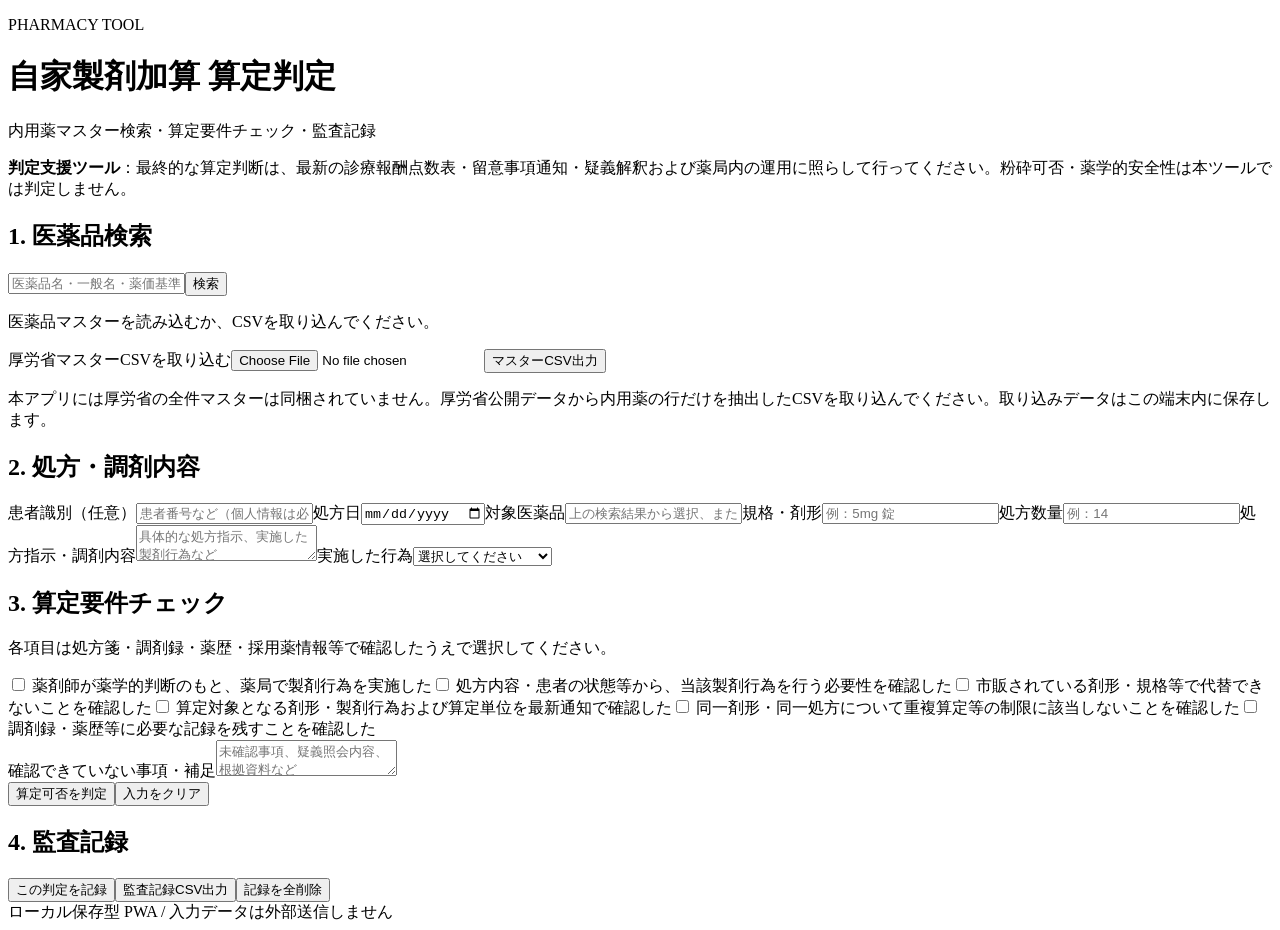
==== jikaseizai-hantei/index.html @ 2a8eb246 "Add self-prepared formulation fee eligibility PWA" ====
<!doctype html><html lang="ja"><head><meta charset="utf-8"><meta name="viewport" content="width=device-width,initial-scale=1"><meta name="theme-color" content="#175c50"><link rel="manifest" href="./manifest.json"><title>自家製剤加算 算定判定</title><link rel="stylesheet" href="./style.css"></head><body><header><div class="wrap"><p class="eyebrow">PHARMACY TOOL</p><h1>自家製剤加算 算定判定</h1><p>内用薬マスター検索・算定要件チェック・監査記録</p></div></header><main class="wrap"><div class="notice"><strong>判定支援ツール</strong>：最終的な算定判断は、最新の診療報酬点数表・留意事項通知・疑義解釈および薬局内の運用に照らして行ってください。粉砕可否・薬学的安全性は本ツールでは判定しません。</div><section class="panel"><h2>1. 医薬品検索</h2><div class="searchrow"><input id="drugQuery" placeholder="医薬品名・一般名・薬価基準収載コードで検索"><button id="searchBtn">検索</button></div><div id="searchResults" class="results"><p class="muted">医薬品マスターを読み込むか、CSVを取り込んでください。</p></div><div class="actions"><label class="filebtn">厚労省マスターCSVを取り込む<input id="masterFile" type="file" accept=".csv,.txt"></label><button class="secondary" id="exportMaster">マスターCSV出力</button></div><p class="small">本アプリには厚労省の全件マスターは同梱されていません。厚労省公開データから内用薬の行だけを抽出したCSVを取り込んでください。取り込みデータはこの端末内に保存します。</p></section><section class="panel"><h2>2. 処方・調剤内容</h2><div class="grid"><label>患者識別（任意）<input id="patient" placeholder="患者番号など（個人情報は必要最小限）"></label><label>処方日<input id="rxDate" type="date"></label><label class="wide">対象医薬品<input id="drugName" placeholder="上の検索結果から選択、または手入力"></label><label>規格・剤形<input id="strength" placeholder="例：5mg 錠"></label><label>処方数量<input id="quantity" placeholder="例：14" inputmode="decimal"></label><label>処方指示・調剤内容<textarea id="details" rows="2" placeholder="具体的な処方指示、実施した製剤行為など"></textarea></label><label>実施した行為<select id="operation"><option value="">選択してください</option><option>錠剤の粉砕・散剤化</option><option>錠剤の分割・分包</option><option>複数薬剤の混合</option><option>その他の製剤行為</option><option>製剤行為なし</option></select></label></div></section><section class="panel"><h2>3. 算定要件チェック</h2><p class="small">各項目は処方箋・調剤録・薬歴・採用薬情報等で確認したうえで選択してください。</p><div class="checks"><label><input type="checkbox" id="c1"> 薬剤師が薬学的判断のもと、薬局で製剤行為を実施した</label><label><input type="checkbox" id="c2"> 処方内容・患者の状態等から、当該製剤行為を行う必要性を確認した</label><label><input type="checkbox" id="c3"> 市販されている剤形・規格等で代替できないことを確認した</label><label><input type="checkbox" id="c4"> 算定対象となる剤形・製剤行為および算定単位を最新通知で確認した</label><label><input type="checkbox" id="c5"> 同一剤形・同一処方について重複算定等の制限に該当しないことを確認した</label><label><input type="checkbox" id="c6"> 調剤録・薬歴等に必要な記録を残すことを確認した</label></div><label class="block">確認できていない事項・補足<textarea id="uncertain" rows="2" placeholder="未確認事項、疑義照会内容、根拠資料など"></textarea></label><div class="actions"><button id="judgeBtn">算定可否を判定</button><button class="secondary" id="clearBtn">入力をクリア</button></div><div id="judgment" class="judgment" hidden aria-live="polite"></div></section><section class="panel"><h2>4. 監査記録</h2><div class="actions"><button id="saveAudit">この判定を記録</button><button class="secondary" id="exportAudit">監査記録CSV出力</button><button class="danger" id="clearAudit">記録を全削除</button></div><div id="auditList" class="auditlist"></div></section><footer>ローカル保存型 PWA / 入力データは外部送信しません</footer></main><script src="./app.js"></script></body></html>
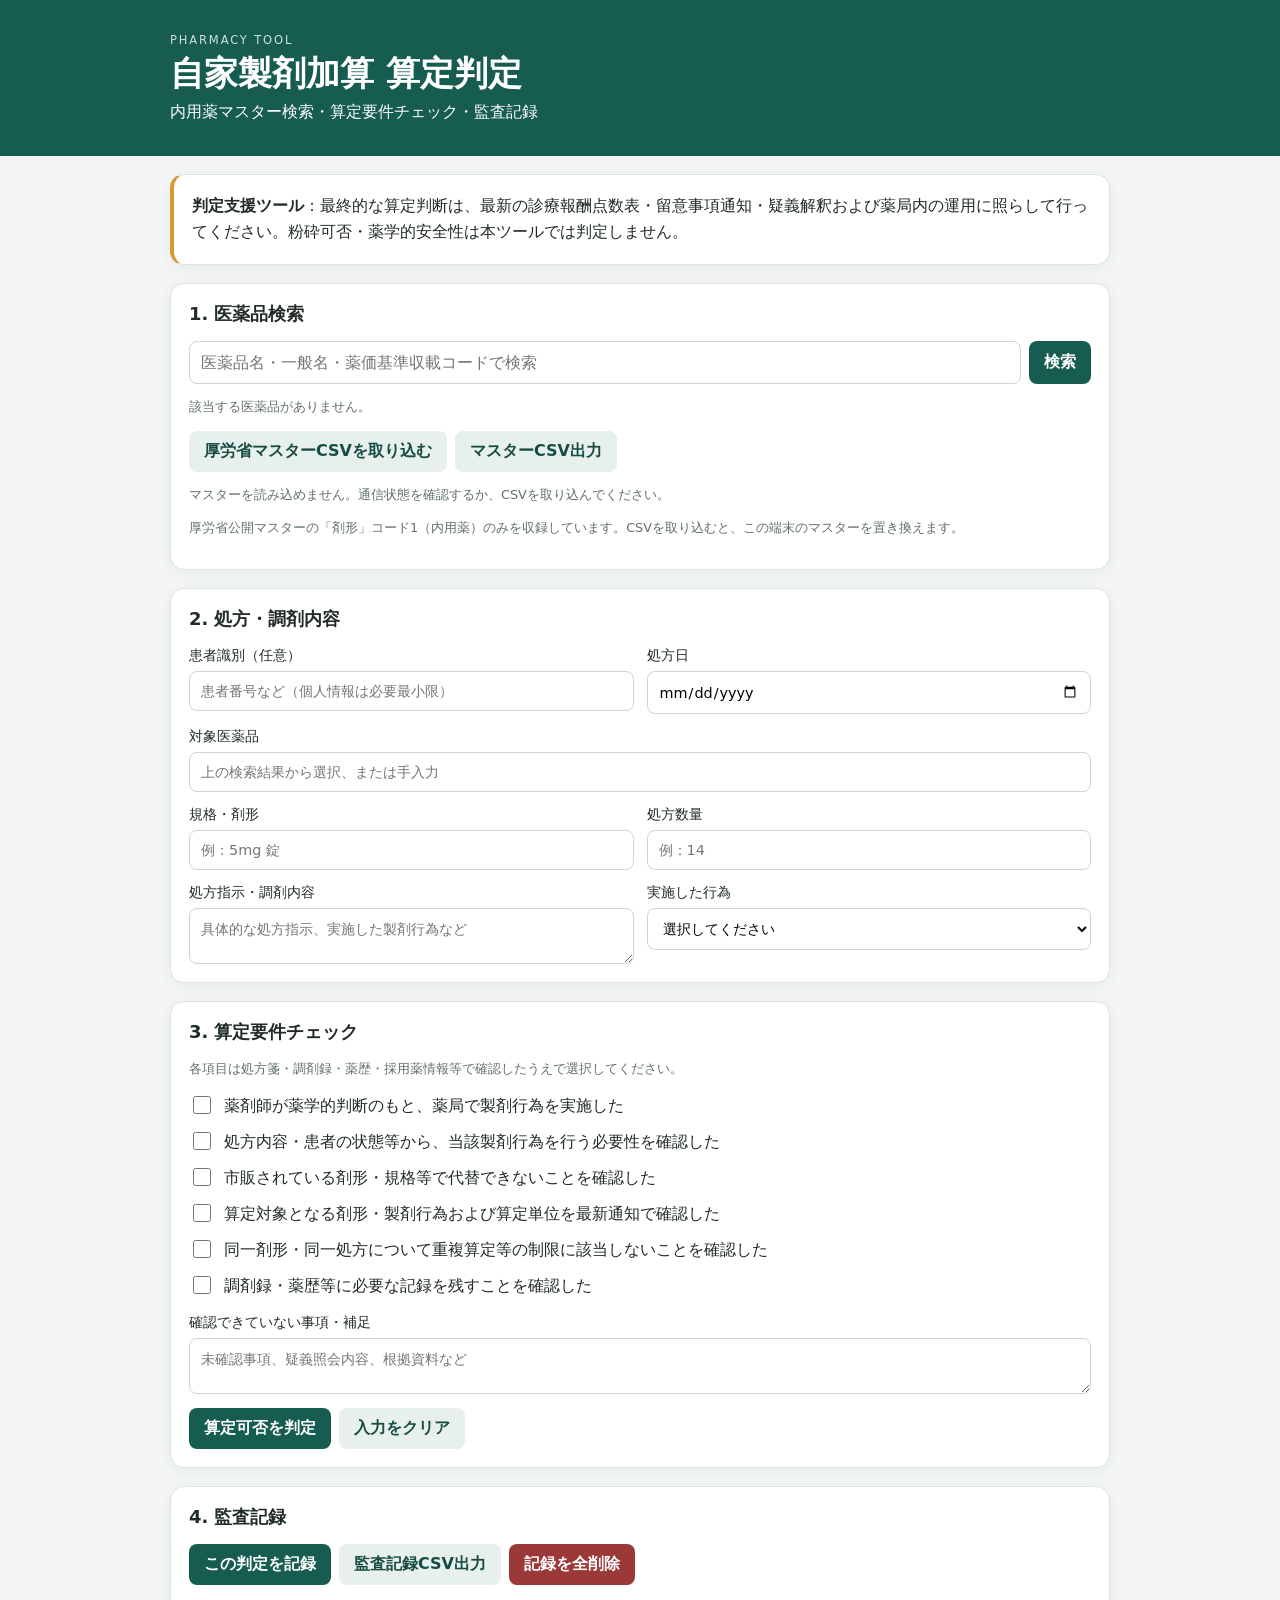
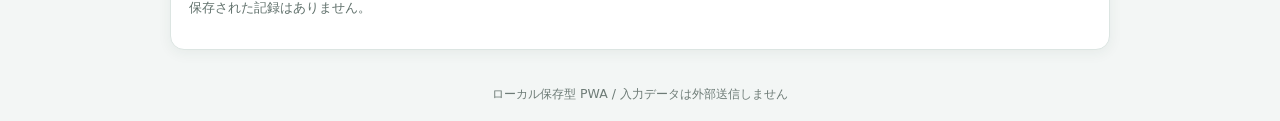
==== commit 9f395684: "内用薬マスターの同梱表示を追加" ====
--- a/jikaseizai-hantei/index.html
+++ b/jikaseizai-hantei/index.html
@@ -1 +1 @@
-<!doctype html><html lang="ja"><head><meta charset="utf-8"><meta name="viewport" content="width=device-width,initial-scale=1"><meta name="theme-color" content="#175c50"><link rel="manifest" href="./manifest.json"><title>自家製剤加算 算定判定</title><link rel="stylesheet" href="./style.css"></head><body><header><div class="wrap"><p class="eyebrow">PHARMACY TOOL</p><h1>自家製剤加算 算定判定</h1><p>内用薬マスター検索・算定要件チェック・監査記録</p></div></header><main class="wrap"><div class="notice"><strong>判定支援ツール</strong>：最終的な算定判断は、最新の診療報酬点数表・留意事項通知・疑義解釈および薬局内の運用に照らして行ってください。粉砕可否・薬学的安全性は本ツールでは判定しません。</div><section class="panel"><h2>1. 医薬品検索</h2><div class="searchrow"><input id="drugQuery" placeholder="医薬品名・一般名・薬価基準収載コードで検索"><button id="searchBtn">検索</button></div><div id="searchResults" class="results"><p class="muted">医薬品マスターを読み込むか、CSVを取り込んでください。</p></div><div class="actions"><label class="filebtn">厚労省マスターCSVを取り込む<input id="masterFile" type="file" accept=".csv,.txt"></label><button class="secondary" id="exportMaster">マスターCSV出力</button></div><p class="small">本アプリには厚労省の全件マスターは同梱されていません。厚労省公開データから内用薬の行だけを抽出したCSVを取り込んでください。取り込みデータはこの端末内に保存します。</p></section><section class="panel"><h2>2. 処方・調剤内容</h2><div class="grid"><label>患者識別（任意）<input id="patient" placeholder="患者番号など（個人情報は必要最小限）"></label><label>処方日<input id="rxDate" type="date"></label><label class="wide">対象医薬品<input id="drugName" placeholder="上の検索結果から選択、または手入力"></label><label>規格・剤形<input id="strength" placeholder="例：5mg 錠"></label><label>処方数量<input id="quantity" placeholder="例：14" inputmode="decimal"></label><label>処方指示・調剤内容<textarea id="details" rows="2" placeholder="具体的な処方指示、実施した製剤行為など"></textarea></label><label>実施した行為<select id="operation"><option value="">選択してください</option><option>錠剤の粉砕・散剤化</option><option>錠剤の分割・分包</option><option>複数薬剤の混合</option><option>その他の製剤行為</option><option>製剤行為なし</option></select></label></div></section><section class="panel"><h2>3. 算定要件チェック</h2><p class="small">各項目は処方箋・調剤録・薬歴・採用薬情報等で確認したうえで選択してください。</p><div class="checks"><label><input type="checkbox" id="c1"> 薬剤師が薬学的判断のもと、薬局で製剤行為を実施した</label><label><input type="checkbox" id="c2"> 処方内容・患者の状態等から、当該製剤行為を行う必要性を確認した</label><label><input type="checkbox" id="c3"> 市販されている剤形・規格等で代替できないことを確認した</label><label><input type="checkbox" id="c4"> 算定対象となる剤形・製剤行為および算定単位を最新通知で確認した</label><label><input type="checkbox" id="c5"> 同一剤形・同一処方について重複算定等の制限に該当しないことを確認した</label><label><input type="checkbox" id="c6"> 調剤録・薬歴等に必要な記録を残すことを確認した</label></div><label class="block">確認できていない事項・補足<textarea id="uncertain" rows="2" placeholder="未確認事項、疑義照会内容、根拠資料など"></textarea></label><div class="actions"><button id="judgeBtn">算定可否を判定</button><button class="secondary" id="clearBtn">入力をクリア</button></div><div id="judgment" class="judgment" hidden aria-live="polite"></div></section><section class="panel"><h2>4. 監査記録</h2><div class="actions"><button id="saveAudit">この判定を記録</button><button class="secondary" id="exportAudit">監査記録CSV出力</button><button class="danger" id="clearAudit">記録を全削除</button></div><div id="auditList" class="auditlist"></div></section><footer>ローカル保存型 PWA / 入力データは外部送信しません</footer></main><script src="./app.js"></script></body></html>+<!doctype html><html lang="ja"><head><meta charset="utf-8"><meta name="viewport" content="width=device-width,initial-scale=1"><meta name="theme-color" content="#175c50"><link rel="manifest" href="./manifest.json"><title>自家製剤加算 算定判定</title><link rel="stylesheet" href="./style.css"></head><body><header><div class="wrap"><p class="eyebrow">PHARMACY TOOL</p><h1>自家製剤加算 算定判定</h1><p>内用薬マスター検索・算定要件チェック・監査記録</p></div></header><main class="wrap"><div class="notice"><strong>判定支援ツール</strong>：最終的な算定判断は、最新の診療報酬点数表・留意事項通知・疑義解釈および薬局内の運用に照らして行ってください。粉砕可否・薬学的安全性は本ツールでは判定しません。</div><section class="panel"><h2>1. 医薬品検索</h2><div class="searchrow"><input id="drugQuery" placeholder="医薬品名・一般名・薬価基準収載コードで検索"><button id="searchBtn">検索</button></div><div id="searchResults" class="results"><p class="muted">医薬品マスターを読み込むか、CSVを取り込んでください。</p></div><div class="actions"><label class="filebtn">厚労省マスターCSVを取り込む<input id="masterFile" type="file" accept=".csv,.txt"></label><button class="secondary" id="exportMaster">マスターCSV出力</button></div><p id="masterStatus" class="small" aria-live="polite">厚労省の内用薬マスターを読み込み中です…</p><p class="small">厚労省公開マスターの「剤形」コード1（内用薬）のみを収録しています。CSVを取り込むと、この端末のマスターを置き換えます。</p></section><section class="panel"><h2>2. 処方・調剤内容</h2><div class="grid"><label>患者識別（任意）<input id="patient" placeholder="患者番号など（個人情報は必要最小限）"></label><label>処方日<input id="rxDate" type="date"></label><label class="wide">対象医薬品<input id="drugName" placeholder="上の検索結果から選択、または手入力"></label><label>規格・剤形<input id="strength" placeholder="例：5mg 錠"></label><label>処方数量<input id="quantity" placeholder="例：14" inputmode="decimal"></label><label>処方指示・調剤内容<textarea id="details" rows="2" placeholder="具体的な処方指示、実施した製剤行為など"></textarea></label><label>実施した行為<select id="operation"><option value="">選択してください</option><option>錠剤の粉砕・散剤化</option><option>錠剤の分割・分包</option><option>複数薬剤の混合</option><option>その他の製剤行為</option><option>製剤行為なし</option></select></label></div></section><section class="panel"><h2>3. 算定要件チェック</h2><p class="small">各項目は処方箋・調剤録・薬歴・採用薬情報等で確認したうえで選択してください。</p><div class="checks"><label><input type="checkbox" id="c1"> 薬剤師が薬学的判断のもと、薬局で製剤行為を実施した</label><label><input type="checkbox" id="c2"> 処方内容・患者の状態等から、当該製剤行為を行う必要性を確認した</label><label><input type="checkbox" id="c3"> 市販されている剤形・規格等で代替できないことを確認した</label><label><input type="checkbox" id="c4"> 算定対象となる剤形・製剤行為および算定単位を最新通知で確認した</label><label><input type="checkbox" id="c5"> 同一剤形・同一処方について重複算定等の制限に該当しないことを確認した</label><label><input type="checkbox" id="c6"> 調剤録・薬歴等に必要な記録を残すことを確認した</label></div><label class="block">確認できていない事項・補足<textarea id="uncertain" rows="2" placeholder="未確認事項、疑義照会内容、根拠資料など"></textarea></label><div class="actions"><button id="judgeBtn">算定可否を判定</button><button class="secondary" id="clearBtn">入力をクリア</button></div><div id="judgment" class="judgment" hidden aria-live="polite"></div></section><section class="panel"><h2>4. 監査記録</h2><div class="actions"><button id="saveAudit">この判定を記録</button><button class="secondary" id="exportAudit">監査記録CSV出力</button><button class="danger" id="clearAudit">記録を全削除</button></div><div id="auditList" class="auditlist"></div></section><footer>ローカル保存型 PWA / 入力データは外部送信しません</footer></main><script src="./app.js"></script></body></html>
--- a/jikaseizai-hantei/style.css
+++ b/jikaseizai-hantei/style.css
@@ -0,0 +1 @@
+:root{font-family:system-ui,-apple-system,"Noto Sans JP",sans-serif;color:#202b2a;background:#f3f6f5}*{box-sizing:border-box}body{margin:0}header{background:#175c50;color:white;padding:28px 0}header h1{margin:4px 0;font-size:clamp(1.5rem,5vw,2.1rem)}header p{margin:5px 0}.wrap{width:min(940px,calc(100% - 28px));margin:auto}.eyebrow{font-size:.72rem;letter-spacing:.16em;opacity:.8}.panel,.notice{background:white;border:1px solid #dce5e2;border-radius:14px;padding:18px;margin:18px 0;box-shadow:0 3px 14px #193e3210}.notice{border-left:4px solid #d59a34;line-height:1.65}.panel h2{font-size:1.12rem;margin:0 0 15px}.grid{display:grid;grid-template-columns:repeat(2,minmax(0,1fr));gap:13px}.grid label,.block{display:flex;flex-direction:column;gap:6px;font-size:.9rem}.wide{grid-column:1/-1}input,select,textarea{font:inherit;padding:11px;border:1px solid #cbd7d3;border-radius:8px;background:#fff;min-width:0;width:100%}input:focus,select:focus,textarea:focus{outline:2px solid #78b5a6;border-color:#175c50}.searchrow{display:flex;gap:8px}.searchrow input{flex:1}.actions{display:flex;flex-wrap:wrap;gap:8px;margin-top:14px}button,.filebtn{border:0;border-radius:8px;padding:10px 15px;background:#175c50;color:white;font:inherit;font-weight:650;cursor:pointer;display:inline-flex;align-items:center;justify-content:center}.secondary,.filebtn{background:#e8f0ed;color:#174c42}.danger{background:#9b3939}.filebtn input{display:none}.results{margin-top:12px}.result{padding:11px;border:1px solid #dce5e2;border-radius:9px;margin:7px 0;display:flex;justify-content:space-between;gap:12px;align-items:center}.result button{white-space:nowrap}.small,.muted{font-size:.8rem;color:#61716c;line-height:1.6}.checks{display:grid;gap:12px;margin:15px 0}.checks label{display:flex;gap:10px;align-items:flex-start;line-height:1.5}.checks input{width:18px;height:18px;flex:0 0 auto;margin-top:2px}.judgment{margin-top:16px;padding:16px;border-radius:10px;background:#f1f5f3;border:1px solid #d5e2dd;line-height:1.65}.judgment strong{font-size:1.2rem}.judgment.ok{border-left:5px solid #21845c}.judgment.ng{border-left:5px solid #b44a4a}.judgment.maybe{border-left:5px solid #d59a34}.audititem{padding:12px 0;border-bottom:1px solid #e2e9e6;font-size:.87rem}footer{text-align:center;color:#6d7b76;font-size:.78rem;padding:18px}@media(max-width:620px){.grid{grid-template-columns:1fr}.wide{grid-column:auto}.panel{padding:15px}.searchrow{flex-direction:column}.result{align-items:flex-start;flex-direction:column}}
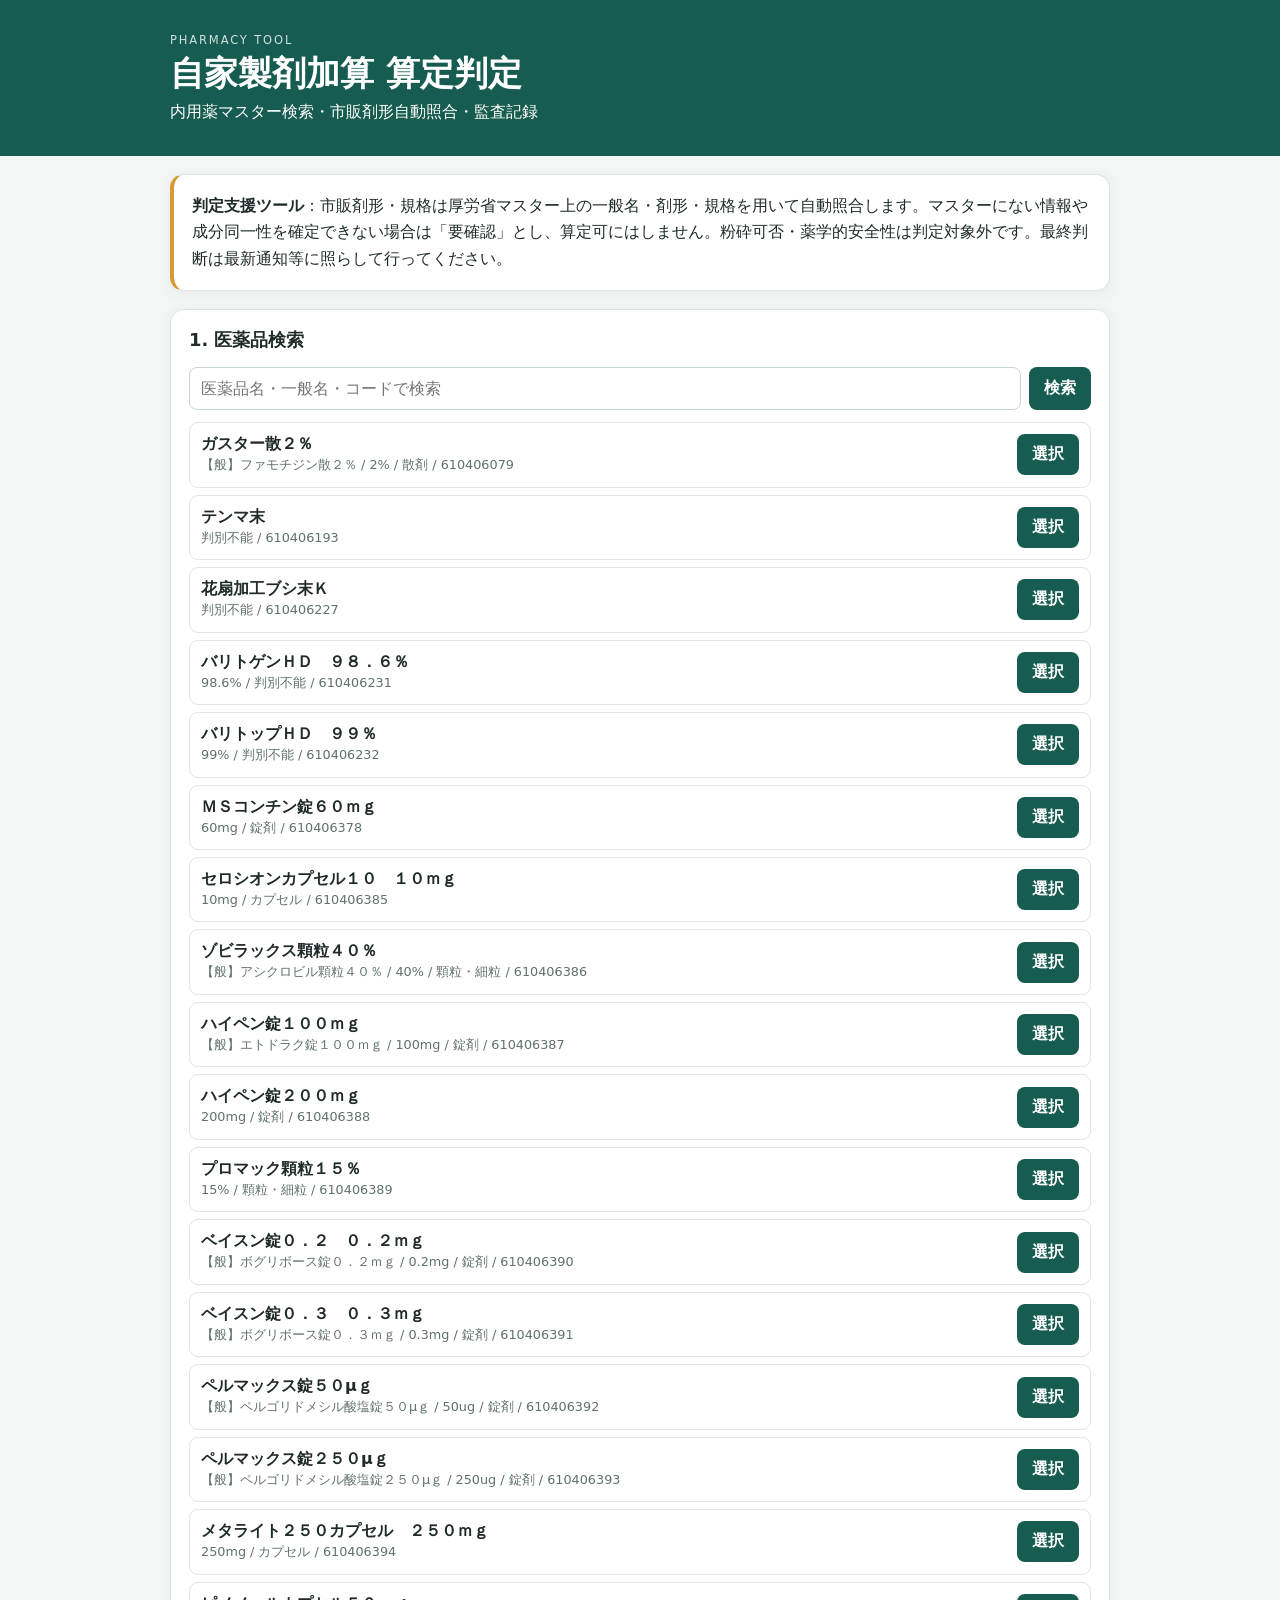
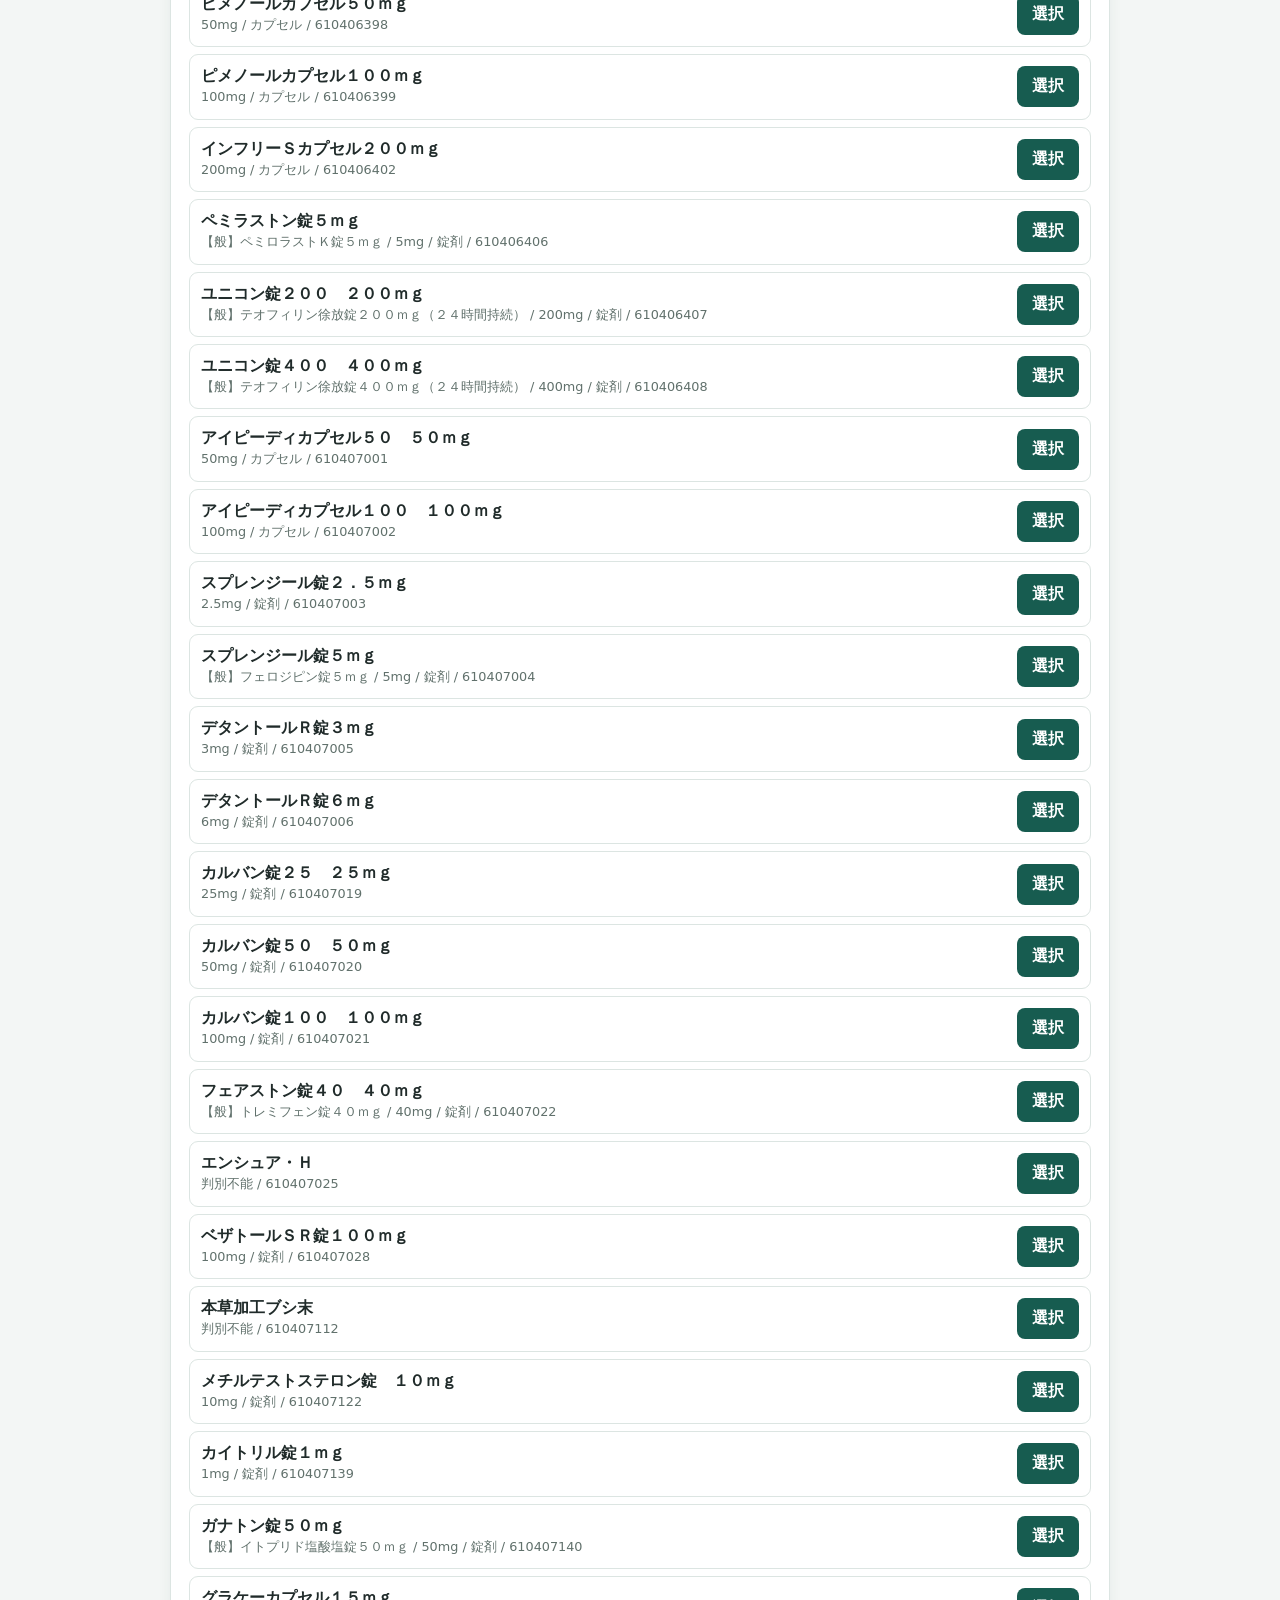
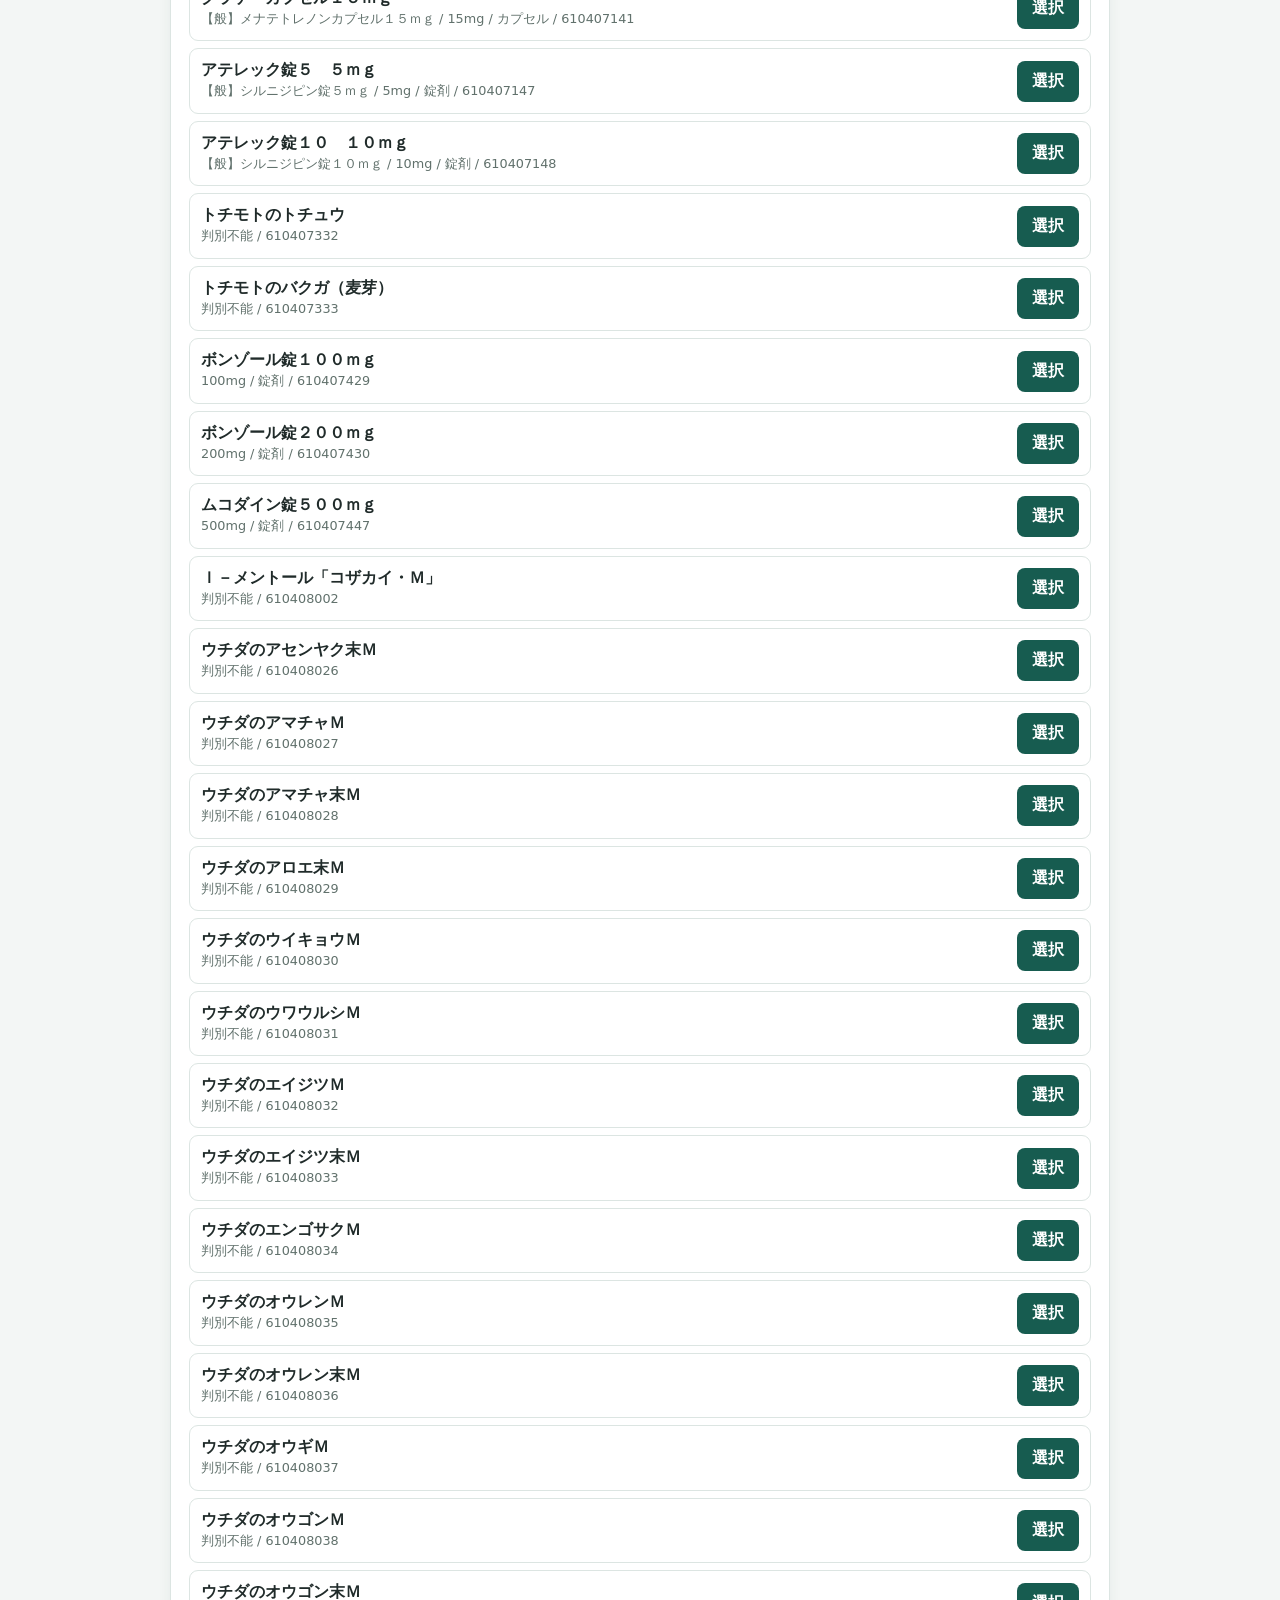
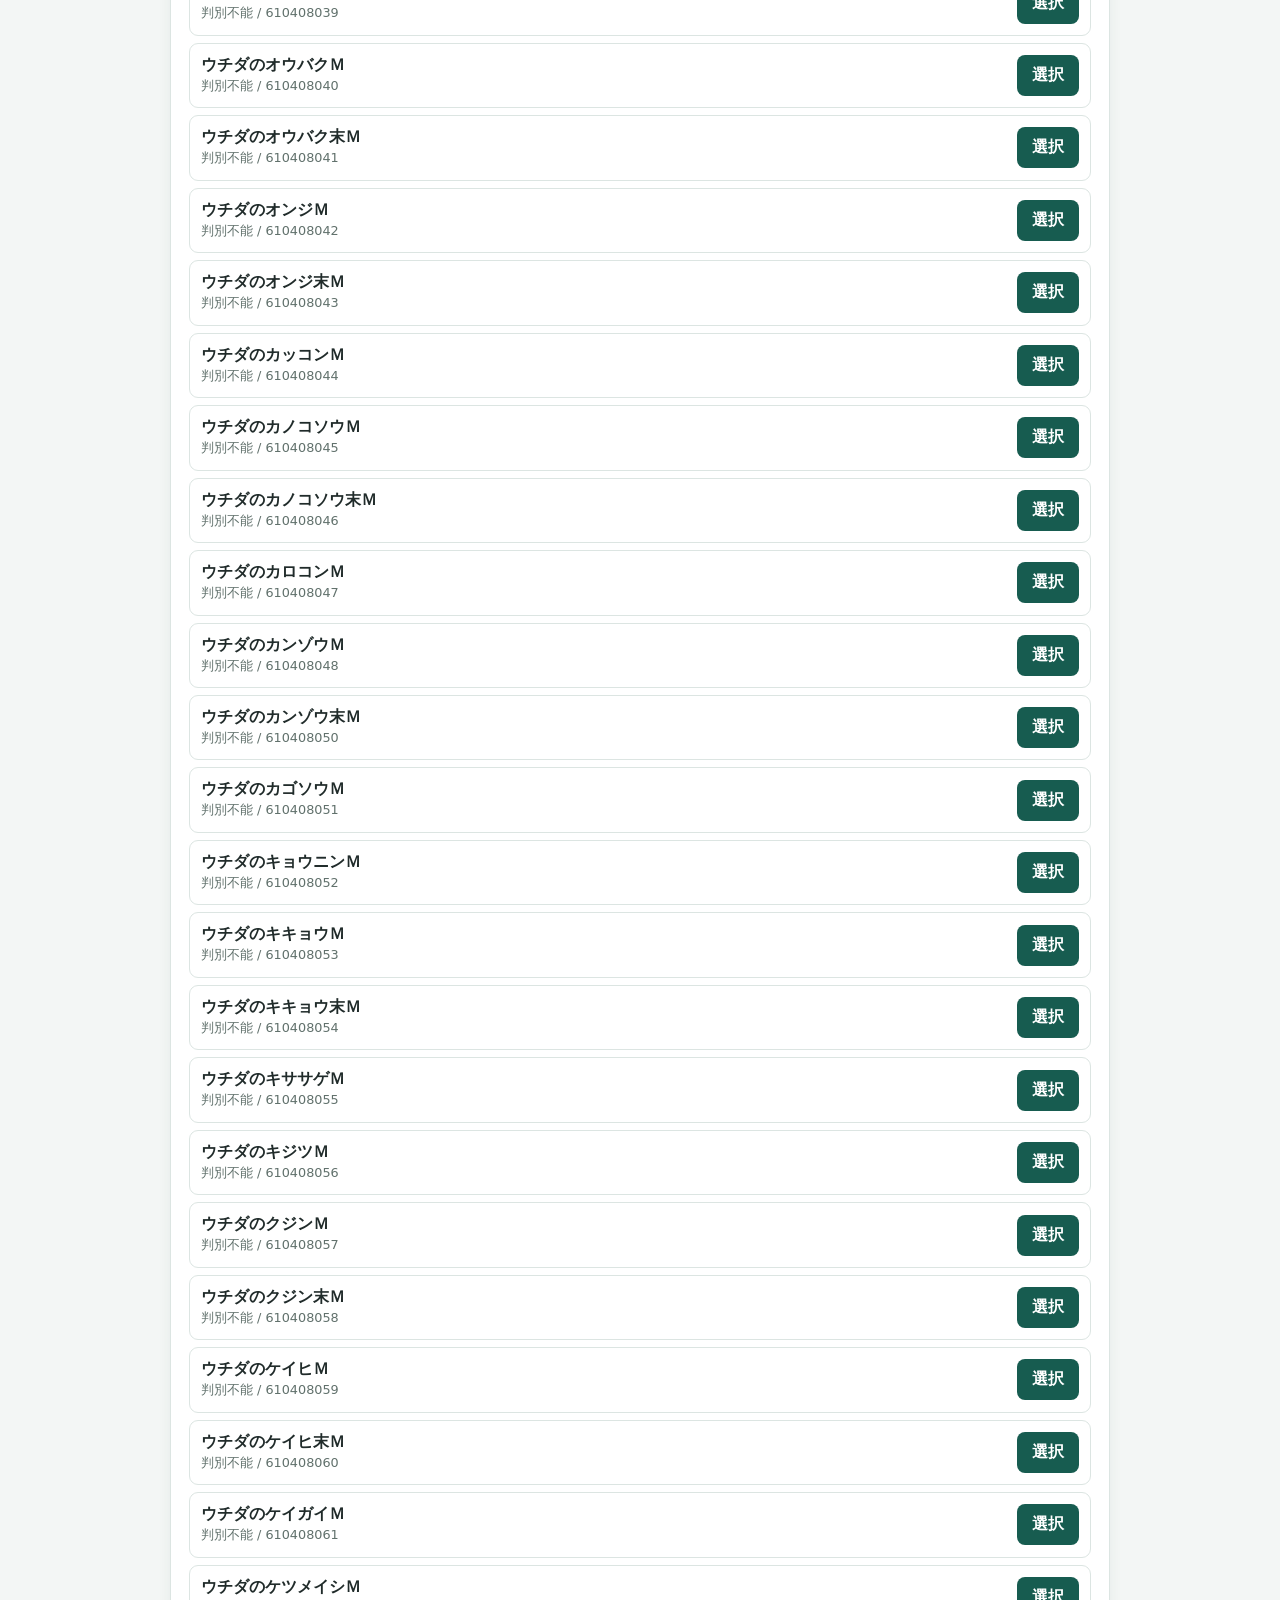
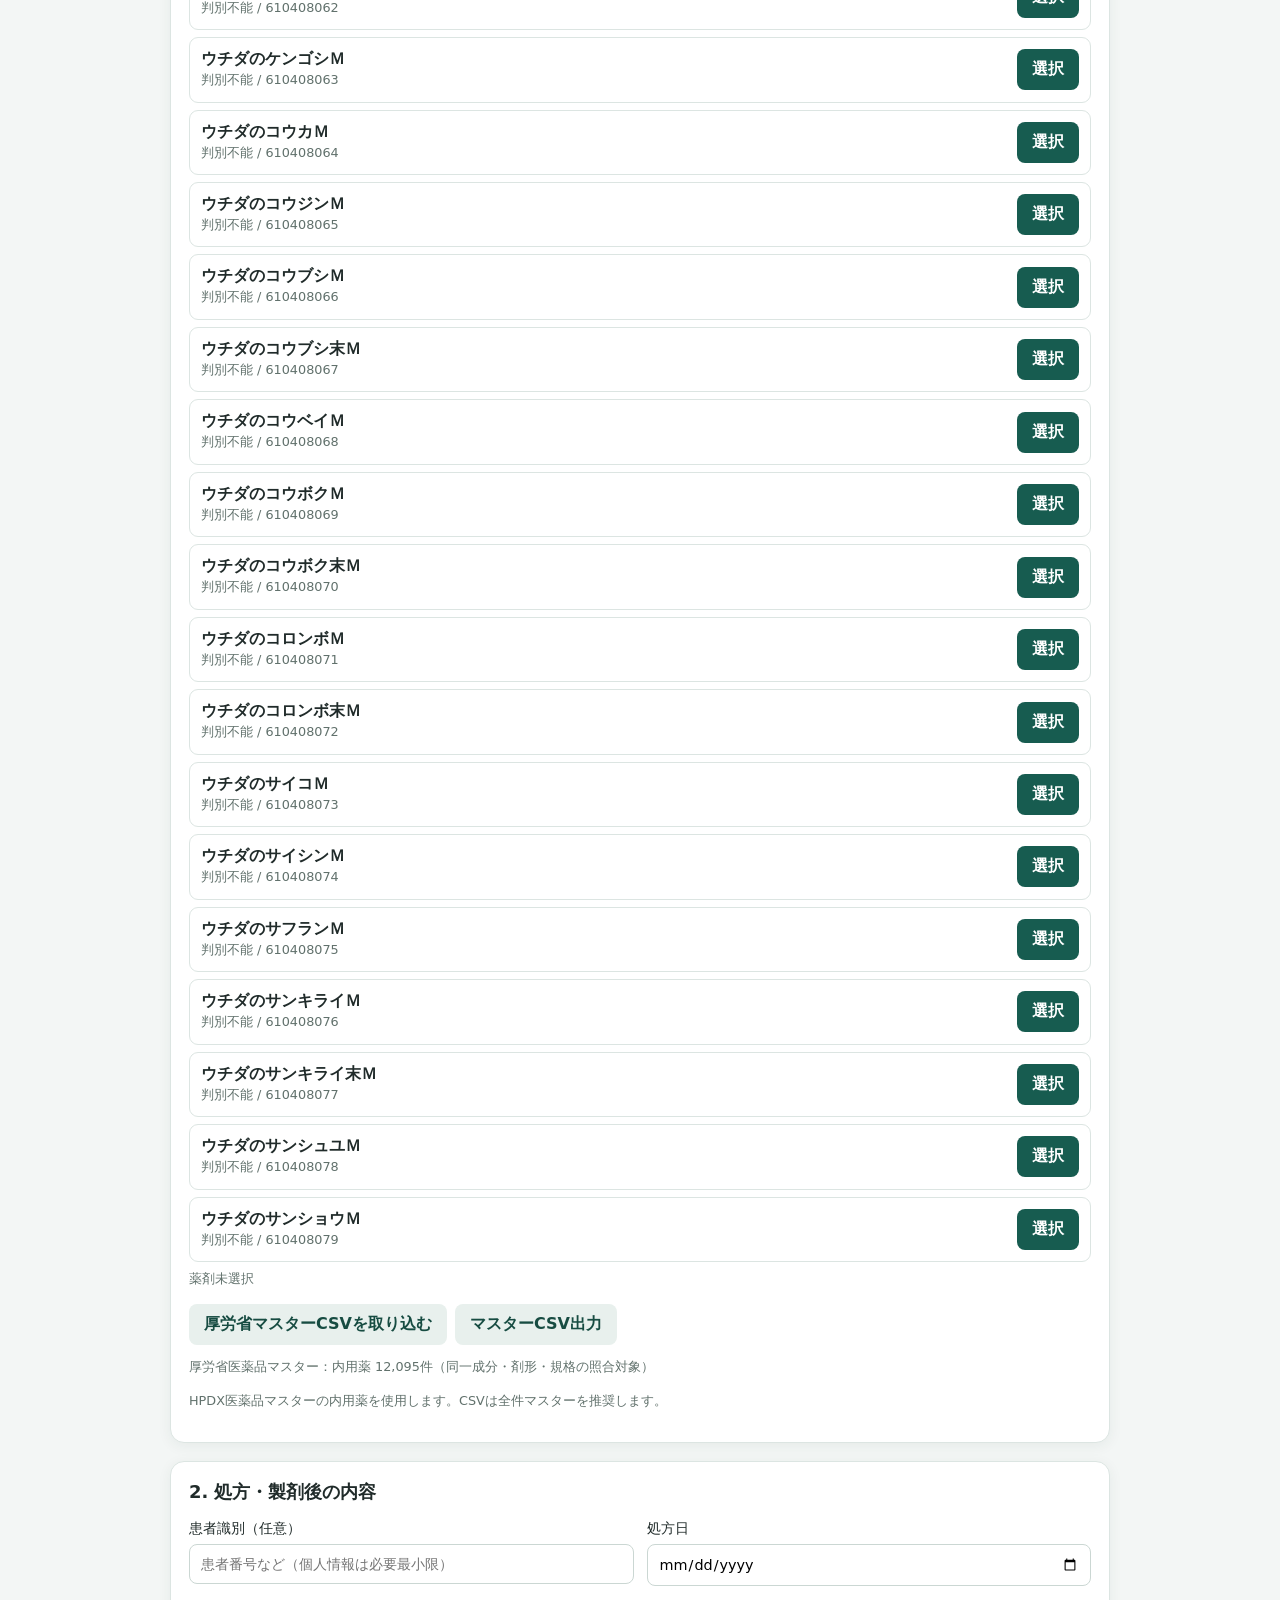
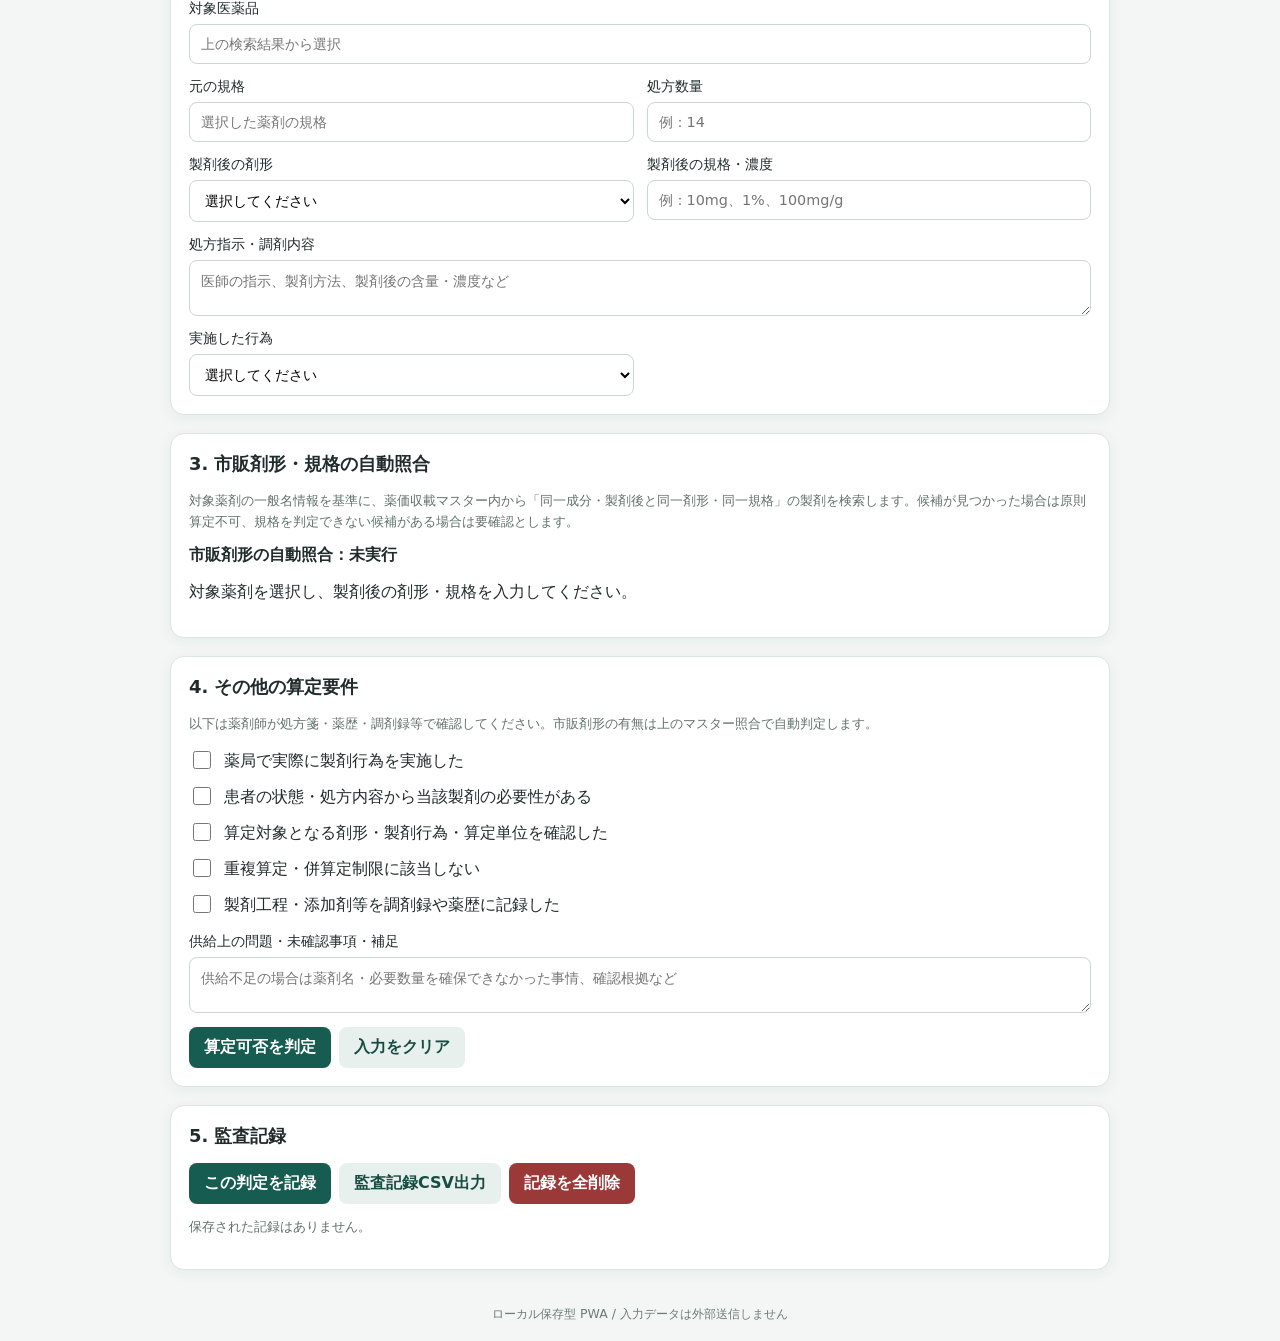
==== commit ecb0f794: "Add dosage-form and strength inputs" ====
--- a/jikaseizai-hantei/index.html
+++ b/jikaseizai-hantei/index.html
@@ -1 +1,9 @@
-<!doctype html><html lang="ja"><head><meta charset="utf-8"><meta name="viewport" content="width=device-width,initial-scale=1"><meta name="theme-color" content="#175c50"><link rel="manifest" href="./manifest.json"><title>自家製剤加算 算定判定</title><link rel="stylesheet" href="./style.css"></head><body><header><div class="wrap"><p class="eyebrow">PHARMACY TOOL</p><h1>自家製剤加算 算定判定</h1><p>内用薬マスター検索・算定要件チェック・監査記録</p></div></header><main class="wrap"><div class="notice"><strong>判定支援ツール</strong>：最終的な算定判断は、最新の診療報酬点数表・留意事項通知・疑義解釈および薬局内の運用に照らして行ってください。粉砕可否・薬学的安全性は本ツールでは判定しません。</div><section class="panel"><h2>1. 医薬品検索</h2><div class="searchrow"><input id="drugQuery" placeholder="医薬品名・一般名・薬価基準収載コードで検索"><button id="searchBtn">検索</button></div><div id="searchResults" class="results"><p class="muted">医薬品マスターを読み込むか、CSVを取り込んでください。</p></div><div class="actions"><label class="filebtn">厚労省マスターCSVを取り込む<input id="masterFile" type="file" accept=".csv,.txt"></label><button class="secondary" id="exportMaster">マスターCSV出力</button></div><p id="masterStatus" class="small" aria-live="polite">厚労省の内用薬マスターを読み込み中です…</p><p class="small">厚労省公開マスターの「剤形」コード1（内用薬）のみを収録しています。CSVを取り込むと、この端末のマスターを置き換えます。</p></section><section class="panel"><h2>2. 処方・調剤内容</h2><div class="grid"><label>患者識別（任意）<input id="patient" placeholder="患者番号など（個人情報は必要最小限）"></label><label>処方日<input id="rxDate" type="date"></label><label class="wide">対象医薬品<input id="drugName" placeholder="上の検索結果から選択、または手入力"></label><label>規格・剤形<input id="strength" placeholder="例：5mg 錠"></label><label>処方数量<input id="quantity" placeholder="例：14" inputmode="decimal"></label><label>処方指示・調剤内容<textarea id="details" rows="2" placeholder="具体的な処方指示、実施した製剤行為など"></textarea></label><label>実施した行為<select id="operation"><option value="">選択してください</option><option>錠剤の粉砕・散剤化</option><option>錠剤の分割・分包</option><option>複数薬剤の混合</option><option>その他の製剤行為</option><option>製剤行為なし</option></select></label></div></section><section class="panel"><h2>3. 算定要件チェック</h2><p class="small">各項目は処方箋・調剤録・薬歴・採用薬情報等で確認したうえで選択してください。</p><div class="checks"><label><input type="checkbox" id="c1"> 薬剤師が薬学的判断のもと、薬局で製剤行為を実施した</label><label><input type="checkbox" id="c2"> 処方内容・患者の状態等から、当該製剤行為を行う必要性を確認した</label><label><input type="checkbox" id="c3"> 市販されている剤形・規格等で代替できないことを確認した</label><label><input type="checkbox" id="c4"> 算定対象となる剤形・製剤行為および算定単位を最新通知で確認した</label><label><input type="checkbox" id="c5"> 同一剤形・同一処方について重複算定等の制限に該当しないことを確認した</label><label><input type="checkbox" id="c6"> 調剤録・薬歴等に必要な記録を残すことを確認した</label></div><label class="block">確認できていない事項・補足<textarea id="uncertain" rows="2" placeholder="未確認事項、疑義照会内容、根拠資料など"></textarea></label><div class="actions"><button id="judgeBtn">算定可否を判定</button><button class="secondary" id="clearBtn">入力をクリア</button></div><div id="judgment" class="judgment" hidden aria-live="polite"></div></section><section class="panel"><h2>4. 監査記録</h2><div class="actions"><button id="saveAudit">この判定を記録</button><button class="secondary" id="exportAudit">監査記録CSV出力</button><button class="danger" id="clearAudit">記録を全削除</button></div><div id="auditList" class="auditlist"></div></section><footer>ローカル保存型 PWA / 入力データは外部送信しません</footer></main><script src="./app.js"></script></body></html>+<!doctype html>
+<html lang="ja"><head><meta charset="utf-8"><meta name="viewport" content="width=device-width,initial-scale=1"><meta name="theme-color" content="#175c50"><link rel="manifest" href="./manifest.json"><title>自家製剤加算 算定判定</title><link rel="stylesheet" href="./style.css"></head>
+<body><header><div class="wrap"><p class="eyebrow">PHARMACY TOOL</p><h1>自家製剤加算 算定判定</h1><p>内用薬マスター検索・市販剤形自動照合・監査記録</p></div></header>
+<main class="wrap"><div class="notice"><strong>判定支援ツール</strong>：市販剤形・規格は厚労省マスター上の一般名・剤形・規格を用いて自動照合します。マスターにない情報や成分同一性を確定できない場合は「要確認」とし、算定可にはしません。粉砕可否・薬学的安全性は判定対象外です。最終判断は最新通知等に照らして行ってください。</div>
+<section class="panel"><h2>1. 医薬品検索</h2><div class="searchrow"><input id="drugQuery" placeholder="医薬品名・一般名・コードで検索"><button id="searchBtn">検索</button></div><div id="searchResults" class="results"><p class="muted">医薬品マスターを読み込み中です。</p></div><div id="selectedDrugStatus" class="small">薬剤未選択</div><div class="actions"><label class="filebtn">厚労省マスターCSVを取り込む<input id="masterFile" type="file" accept=".csv,.txt"></label><button class="secondary" id="exportMaster">マスターCSV出力</button></div><p id="masterStatus" class="small" aria-live="polite">マスター読み込み中…</p><p class="small">HPDX医薬品マスターの内用薬を使用します。CSVは全件マスターを推奨します。</p></section>
+<section class="panel"><h2>2. 処方・製剤後の内容</h2><div class="grid"><label>患者識別（任意）<input id="patient" placeholder="患者番号など（個人情報は必要最小限）"></label><label>処方日<input id="rxDate" type="date"></label><label class="wide">対象医薬品<input id="drugName" placeholder="上の検索結果から選択"></label><label>元の規格<input id="strength" placeholder="選択した薬剤の規格"></label><label>処方数量<input id="quantity" placeholder="例：14" inputmode="decimal"></label><label>製剤後の剤形<select id="targetForm"><option value="">選択してください</option><option>錠剤</option><option>口腔内崩壊錠</option><option>カプセル</option><option>散剤</option><option>顆粒・細粒</option><option>液剤</option><option>ドライシロップ</option><option>経口ゼリー</option><option>チュアブル</option><option>トローチ</option></select></label><label>製剤後の規格・濃度<input id="targetStrength" placeholder="例：10mg、1%、100mg/g"></label><label class="wide">処方指示・調剤内容<textarea id="details" rows="2" placeholder="医師の指示、製剤方法、製剤後の含量・濃度など"></textarea></label><label>実施した行為<select id="operation"><option value="">選択してください</option><option>錠剤の粉砕・散剤化</option><option>錠剤の分割・分包</option><option>複数薬剤の混合</option><option>液剤等への調製</option><option>その他の製剤行為</option><option>製剤行為なし</option></select></label></div></section>
+<section class="panel"><h2>3. 市販剤形・規格の自動照合</h2><p class="small">対象薬剤の一般名情報を基準に、薬価収載マスター内から「同一成分・製剤後と同一剤形・同一規格」の製剤を検索します。候補が見つかった場合は原則算定不可、規格を判定できない候補がある場合は要確認とします。</p><div id="marketCheck" class="market-check pending"><b>市販剤形の自動照合：未実行</b><p>対象薬剤を選択し、製剤後の剤形・規格を入力してください。</p></div></section>
+<section class="panel"><h2>4. その他の算定要件</h2><p class="small">以下は薬剤師が処方箋・薬歴・調剤録等で確認してください。市販剤形の有無は上のマスター照合で自動判定します。</p><div class="checks"><label><input type="checkbox" id="c1"> 薬局で実際に製剤行為を実施した</label><label><input type="checkbox" id="c2"> 患者の状態・処方内容から当該製剤の必要性がある</label><label><input type="checkbox" id="c4"> 算定対象となる剤形・製剤行為・算定単位を確認した</label><label><input type="checkbox" id="c5"> 重複算定・併算定制限に該当しない</label><label><input type="checkbox" id="c6"> 製剤工程・添加剤等を調剤録や薬歴に記録した</label></div><label class="block">供給上の問題・未確認事項・補足<textarea id="uncertain" rows="2" placeholder="供給不足の場合は薬剤名・必要数量を確保できなかった事情、確認根拠など"></textarea></label><div class="actions"><button id="judgeBtn">算定可否を判定</button><button class="secondary" id="clearBtn">入力をクリア</button></div><div id="judgment" class="judgment" hidden aria-live="polite"></div></section>
+<section class="panel"><h2>5. 監査記録</h2><div class="actions"><button id="saveAudit">この判定を記録</button><button class="secondary" id="exportAudit">監査記録CSV出力</button><button class="danger" id="clearAudit">記録を全削除</button></div><div id="auditList" class="auditlist"></div></section><footer>ローカル保存型 PWA / 入力データは外部送信しません</footer></main><script src="./app.js"></script></body></html>
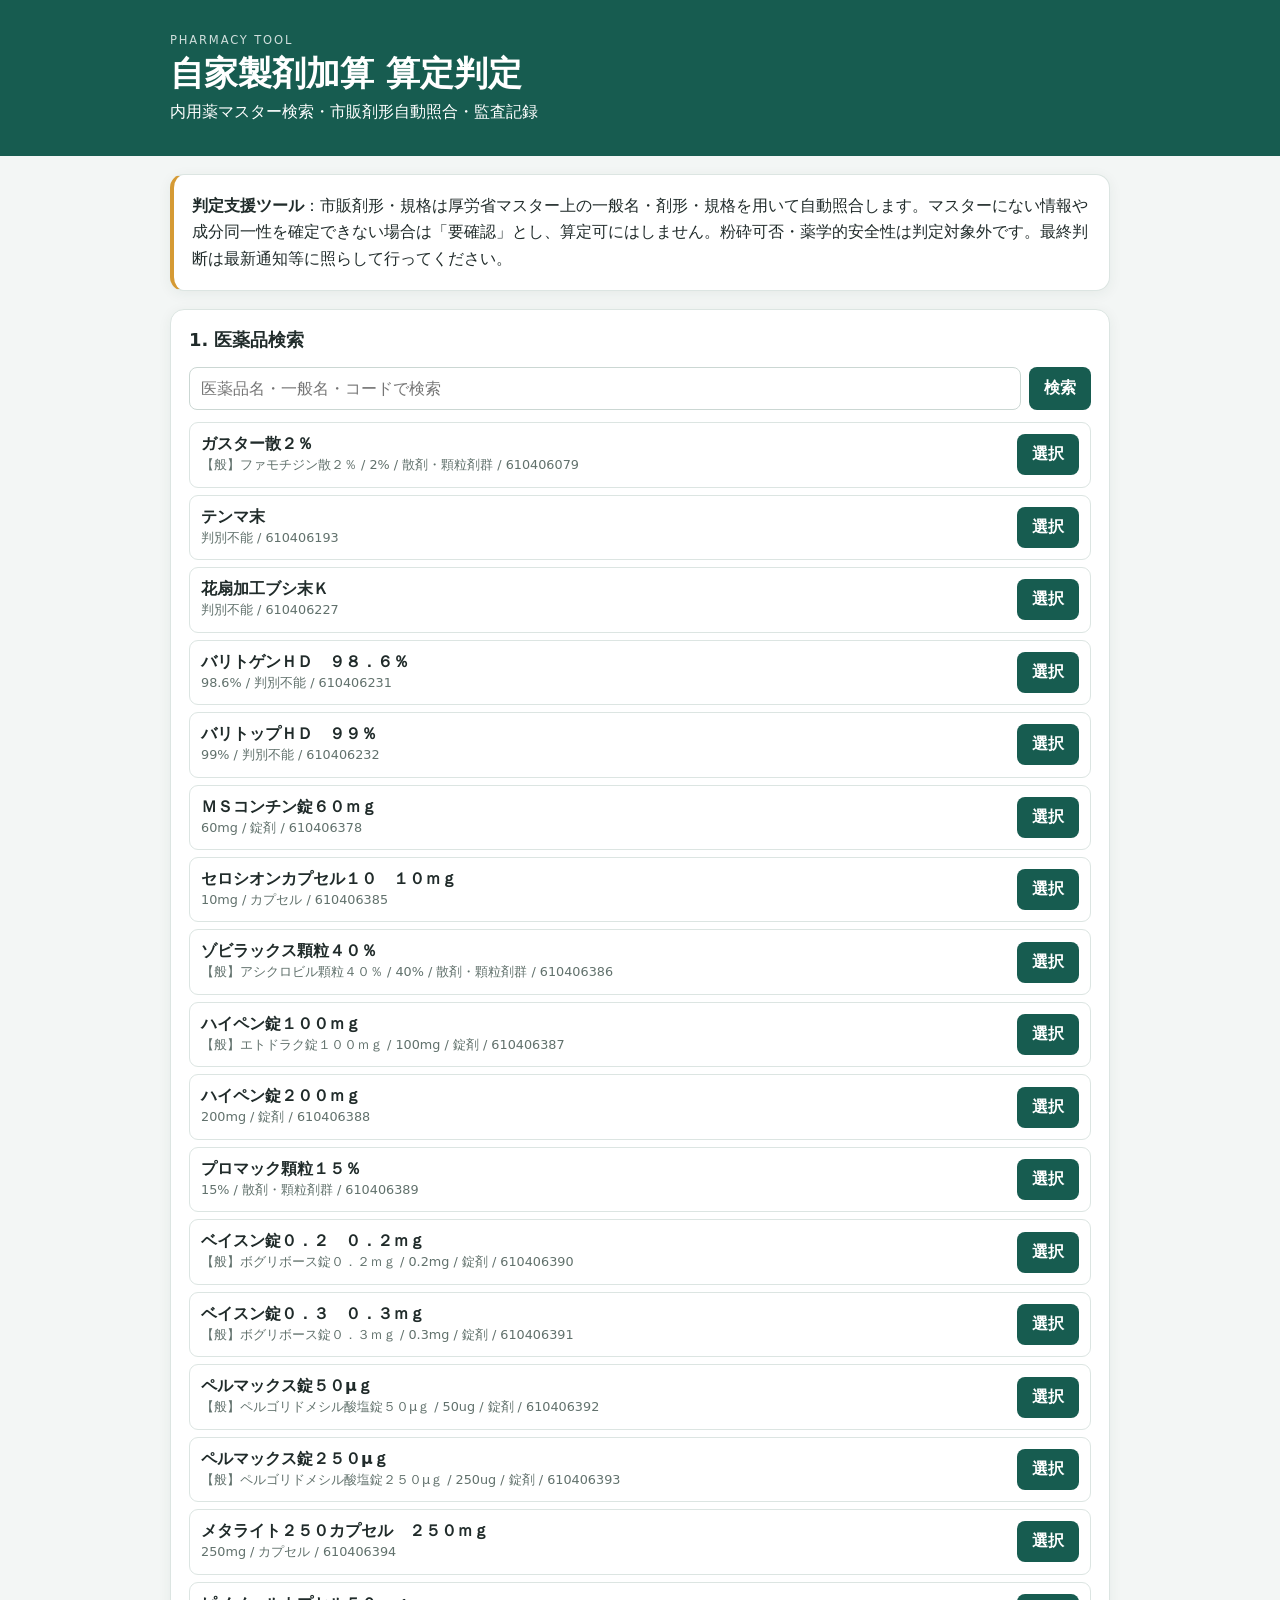
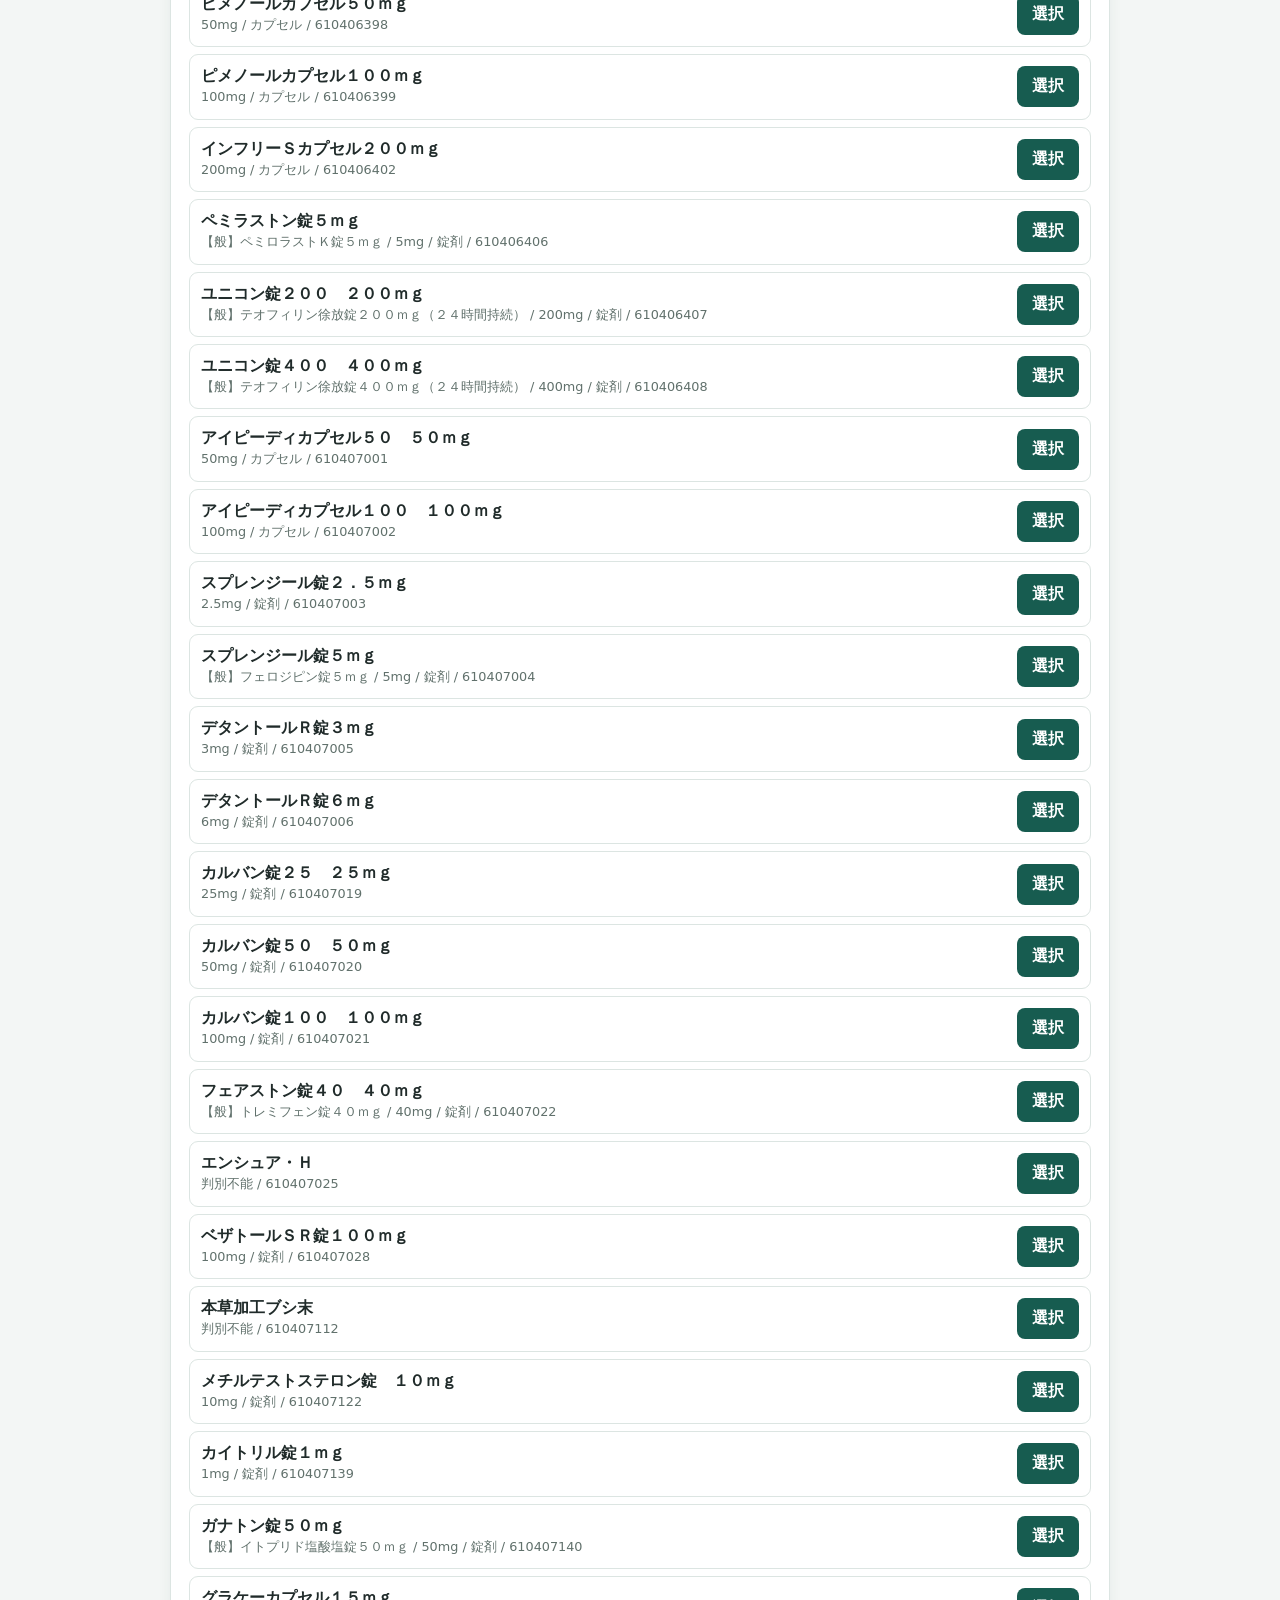
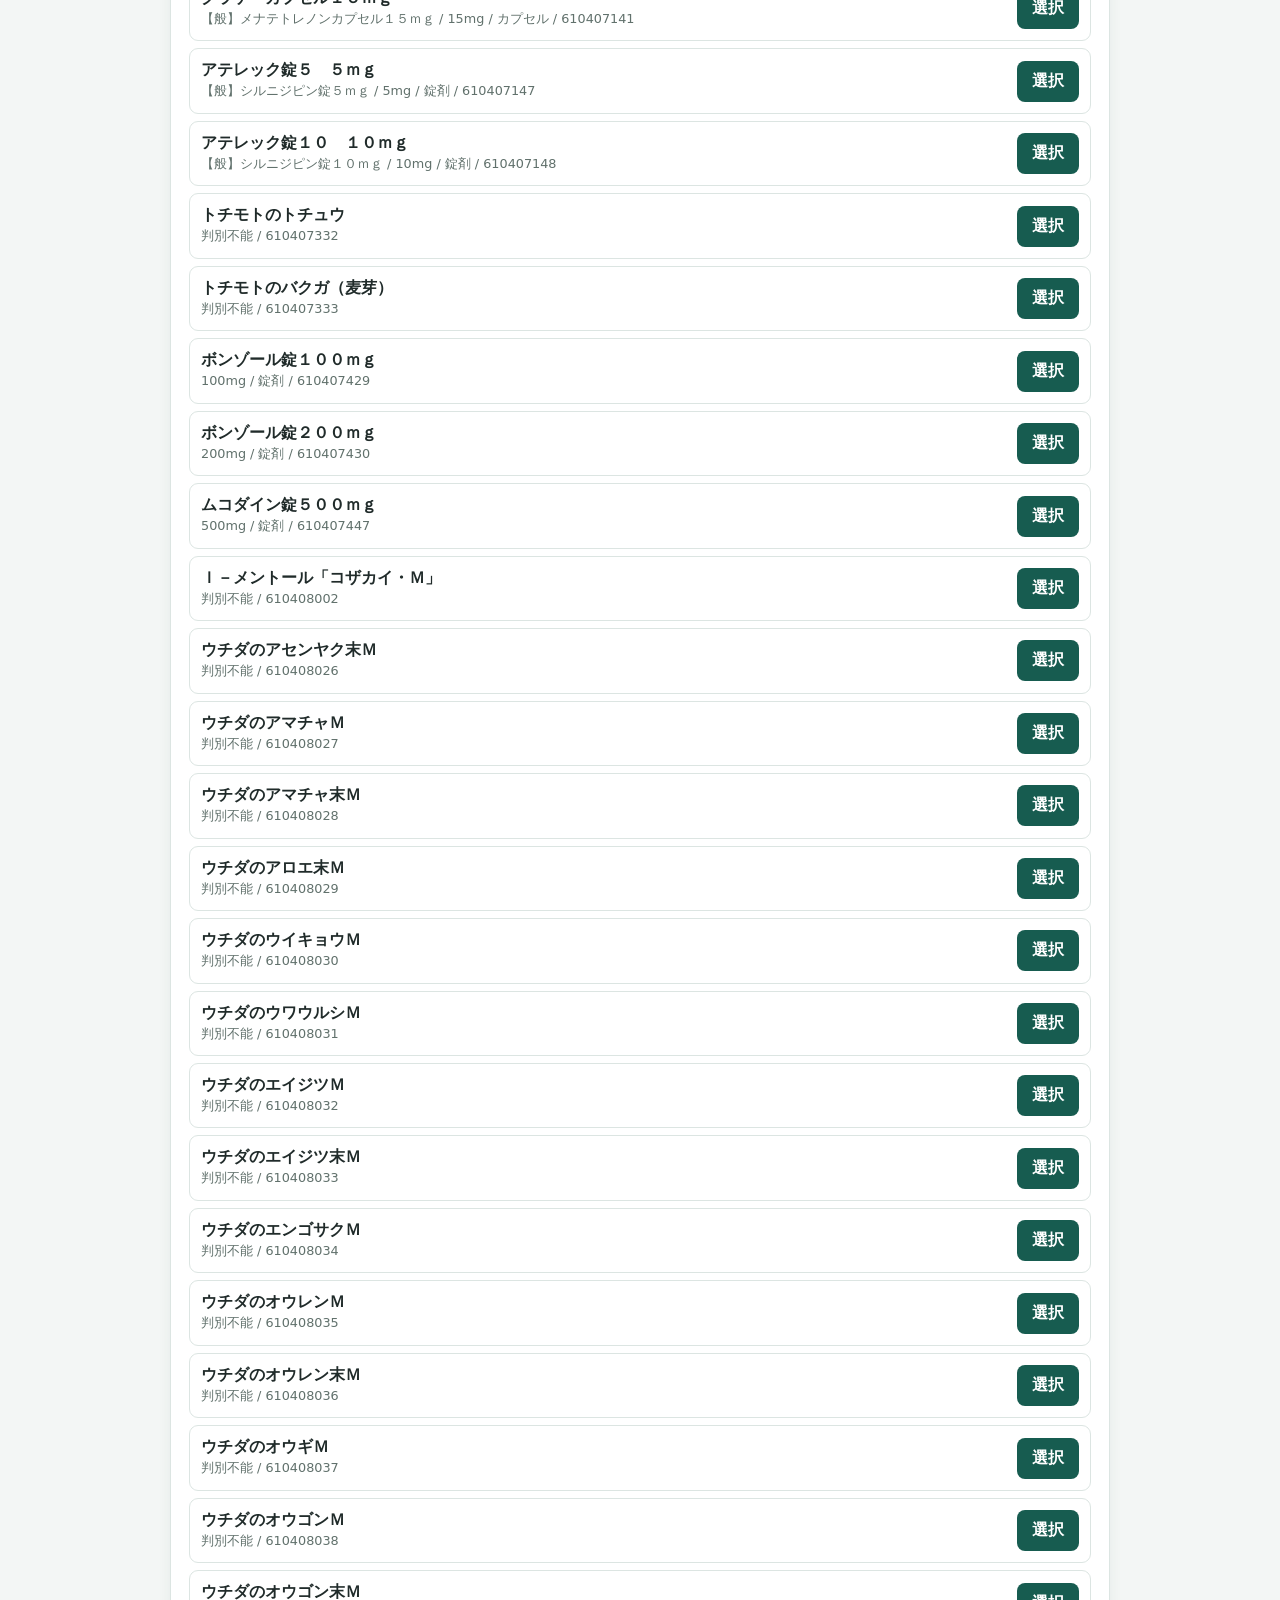
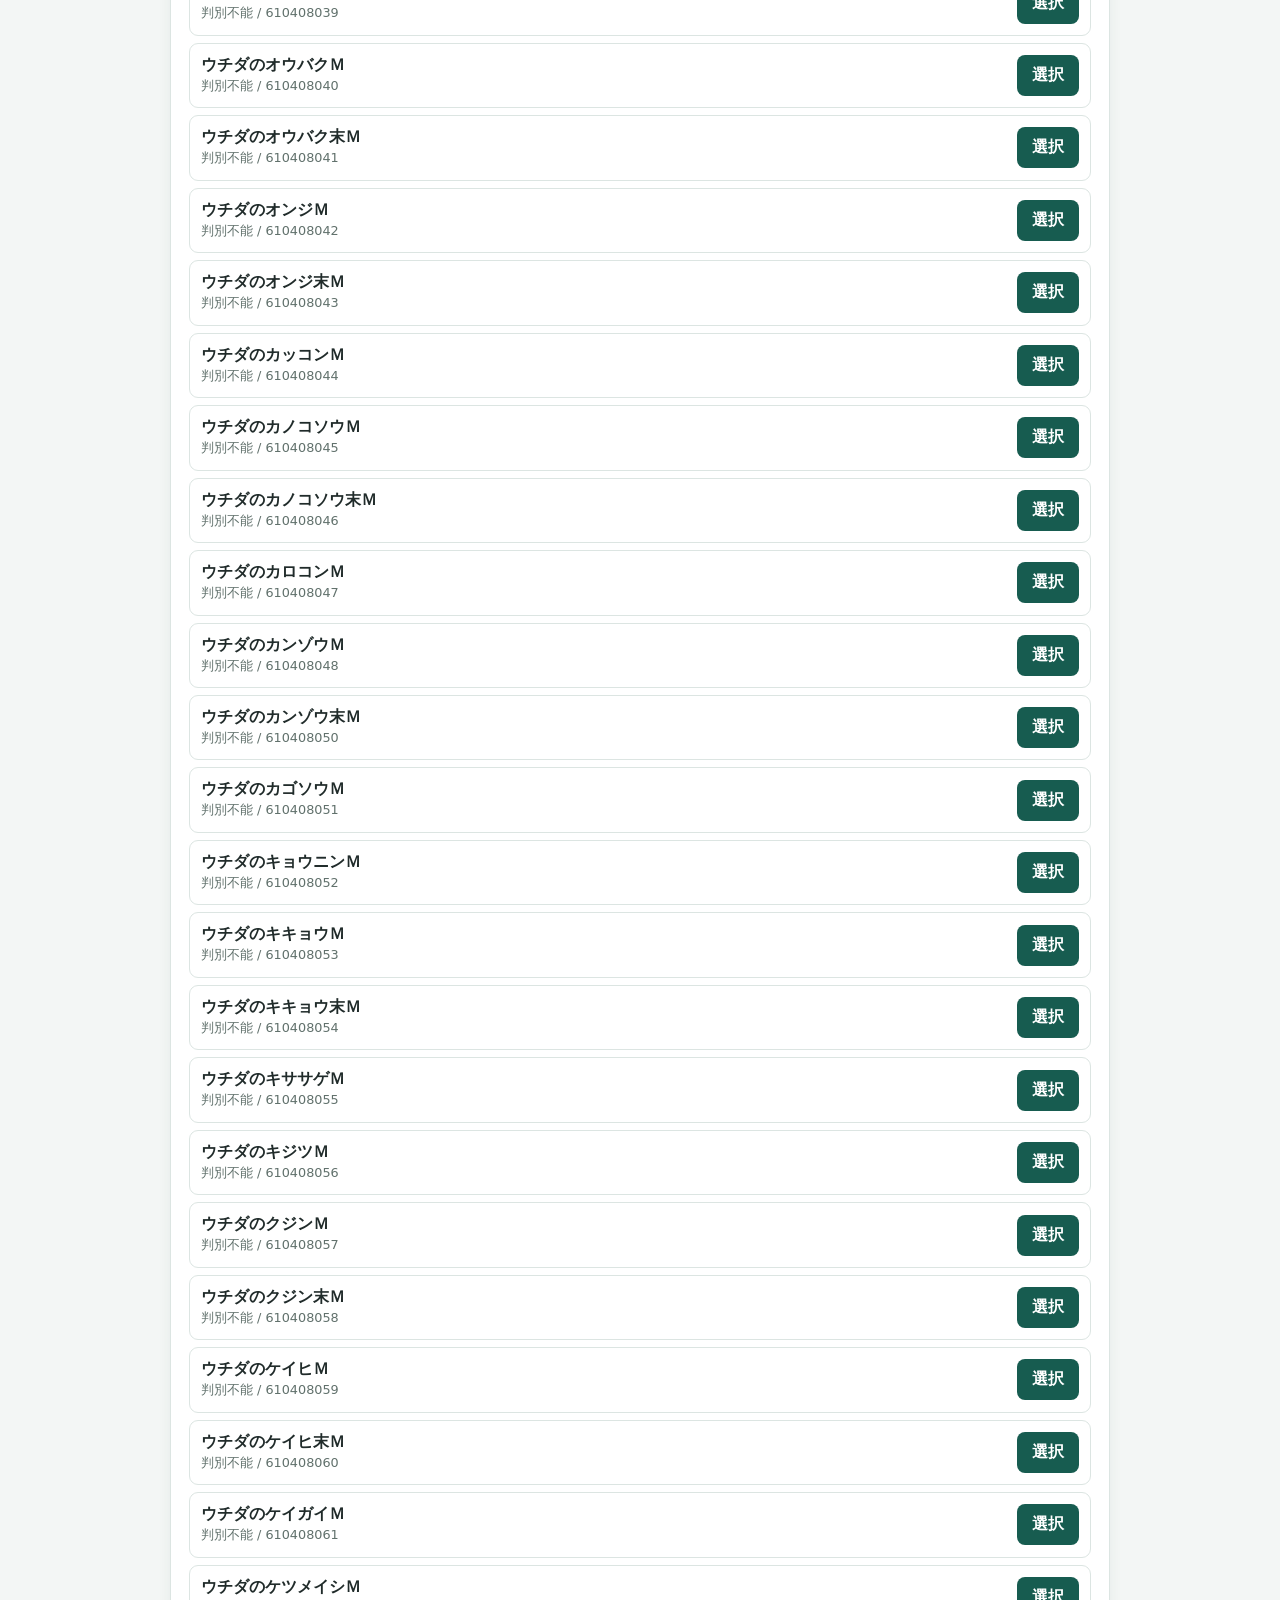
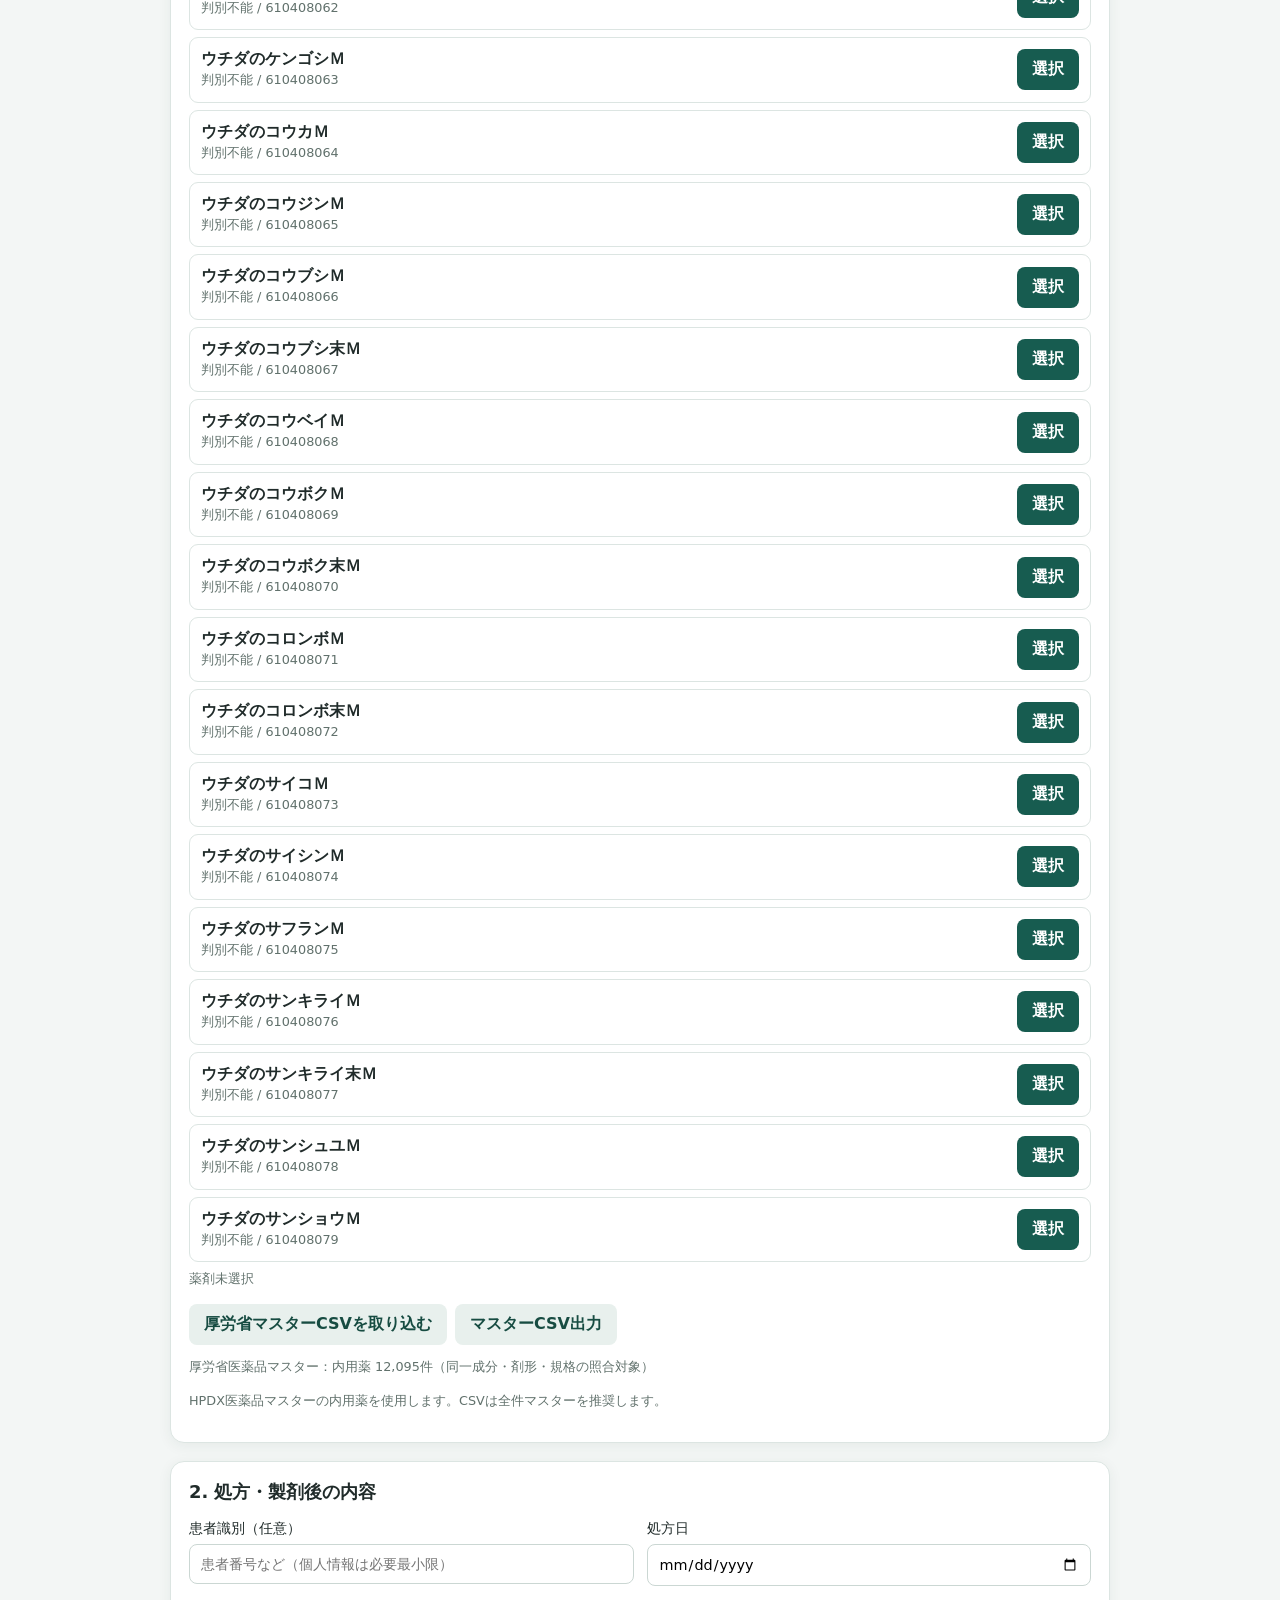
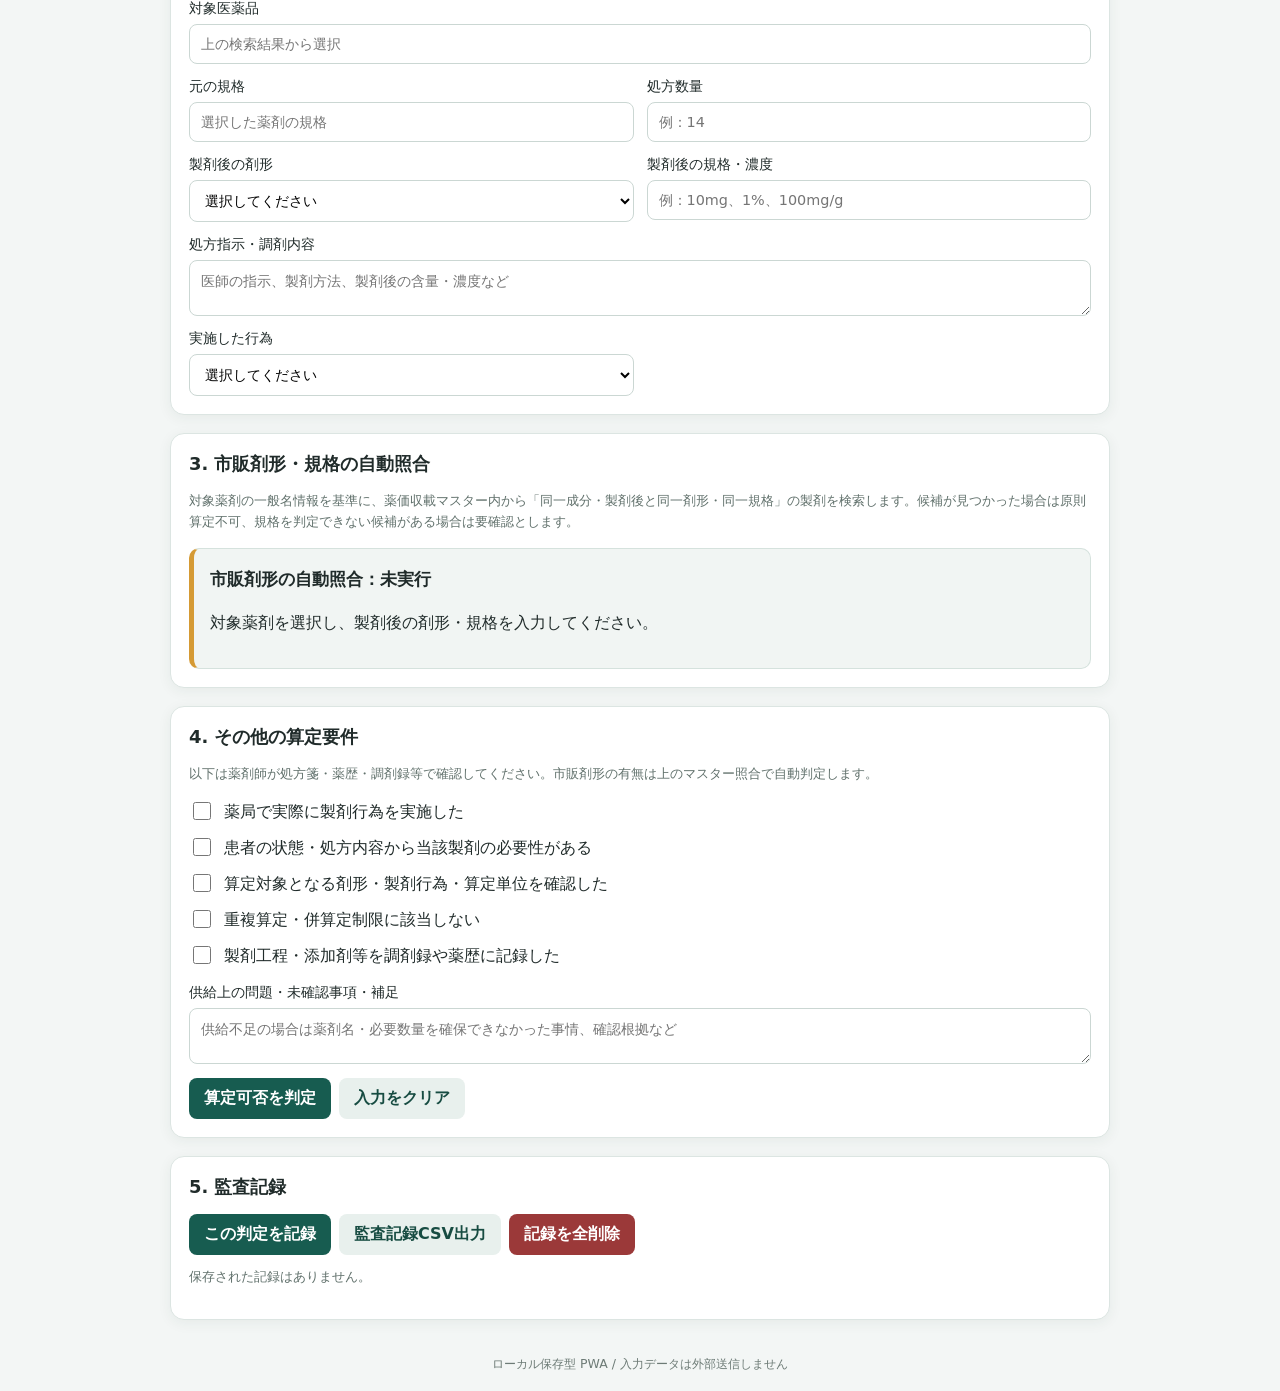
==== commit 15ce1e4b: "Expand dosage-form choices for oral products" ====
--- a/jikaseizai-hantei/index.html
+++ b/jikaseizai-hantei/index.html
@@ -3,7 +3,7 @@
 <body><header><div class="wrap"><p class="eyebrow">PHARMACY TOOL</p><h1>自家製剤加算 算定判定</h1><p>内用薬マスター検索・市販剤形自動照合・監査記録</p></div></header>
 <main class="wrap"><div class="notice"><strong>判定支援ツール</strong>：市販剤形・規格は厚労省マスター上の一般名・剤形・規格を用いて自動照合します。マスターにない情報や成分同一性を確定できない場合は「要確認」とし、算定可にはしません。粉砕可否・薬学的安全性は判定対象外です。最終判断は最新通知等に照らして行ってください。</div>
 <section class="panel"><h2>1. 医薬品検索</h2><div class="searchrow"><input id="drugQuery" placeholder="医薬品名・一般名・コードで検索"><button id="searchBtn">検索</button></div><div id="searchResults" class="results"><p class="muted">医薬品マスターを読み込み中です。</p></div><div id="selectedDrugStatus" class="small">薬剤未選択</div><div class="actions"><label class="filebtn">厚労省マスターCSVを取り込む<input id="masterFile" type="file" accept=".csv,.txt"></label><button class="secondary" id="exportMaster">マスターCSV出力</button></div><p id="masterStatus" class="small" aria-live="polite">マスター読み込み中…</p><p class="small">HPDX医薬品マスターの内用薬を使用します。CSVは全件マスターを推奨します。</p></section>
-<section class="panel"><h2>2. 処方・製剤後の内容</h2><div class="grid"><label>患者識別（任意）<input id="patient" placeholder="患者番号など（個人情報は必要最小限）"></label><label>処方日<input id="rxDate" type="date"></label><label class="wide">対象医薬品<input id="drugName" placeholder="上の検索結果から選択"></label><label>元の規格<input id="strength" placeholder="選択した薬剤の規格"></label><label>処方数量<input id="quantity" placeholder="例：14" inputmode="decimal"></label><label>製剤後の剤形<select id="targetForm"><option value="">選択してください</option><option>錠剤</option><option>口腔内崩壊錠</option><option>カプセル</option><option>散剤</option><option>顆粒・細粒</option><option>液剤</option><option>ドライシロップ</option><option>経口ゼリー</option><option>チュアブル</option><option>トローチ</option></select></label><label>製剤後の規格・濃度<input id="targetStrength" placeholder="例：10mg、1%、100mg/g"></label><label class="wide">処方指示・調剤内容<textarea id="details" rows="2" placeholder="医師の指示、製剤方法、製剤後の含量・濃度など"></textarea></label><label>実施した行為<select id="operation"><option value="">選択してください</option><option>錠剤の粉砕・散剤化</option><option>錠剤の分割・分包</option><option>複数薬剤の混合</option><option>液剤等への調製</option><option>その他の製剤行為</option><option>製剤行為なし</option></select></label></div></section>
+<section class="panel"><h2>2. 処方・製剤後の内容</h2><div class="grid"><label>患者識別（任意）<input id="patient" placeholder="患者番号など（個人情報は必要最小限）"></label><label>処方日<input id="rxDate" type="date"></label><label class="wide">対象医薬品<input id="drugName" placeholder="上の検索結果から選択"></label><label>元の規格<input id="strength" placeholder="選択した薬剤の規格"></label><label>処方数量<input id="quantity" placeholder="例：14" inputmode="decimal"></label><label>製剤後の剤形<select id="targetForm"><option value="">選択してください</option><option>錠剤</option><option>口腔内崩壊錠</option><option>分散錠</option><option>粒状錠</option><option>カプセル</option><option>丸剤</option><option>散剤・顆粒剤群</option><option>液剤</option><option>ドライシロップ</option><option>経口ゼリー</option><option>チュアブル</option><option>バッカル錠</option><option>舌下錠</option><option>トローチ</option></select></label><label>製剤後の規格・濃度<input id="targetStrength" placeholder="例：10mg、1%、100mg/g"></label><label class="wide">処方指示・調剤内容<textarea id="details" rows="2" placeholder="医師の指示、製剤方法、製剤後の含量・濃度など"></textarea></label><label>実施した行為<select id="operation"><option value="">選択してください</option><option>錠剤の粉砕・散剤化</option><option>錠剤の分割・分包</option><option>複数薬剤の混合</option><option>液剤等への調製</option><option>その他の製剤行為</option><option>製剤行為なし</option></select></label></div></section>
 <section class="panel"><h2>3. 市販剤形・規格の自動照合</h2><p class="small">対象薬剤の一般名情報を基準に、薬価収載マスター内から「同一成分・製剤後と同一剤形・同一規格」の製剤を検索します。候補が見つかった場合は原則算定不可、規格を判定できない候補がある場合は要確認とします。</p><div id="marketCheck" class="market-check pending"><b>市販剤形の自動照合：未実行</b><p>対象薬剤を選択し、製剤後の剤形・規格を入力してください。</p></div></section>
 <section class="panel"><h2>4. その他の算定要件</h2><p class="small">以下は薬剤師が処方箋・薬歴・調剤録等で確認してください。市販剤形の有無は上のマスター照合で自動判定します。</p><div class="checks"><label><input type="checkbox" id="c1"> 薬局で実際に製剤行為を実施した</label><label><input type="checkbox" id="c2"> 患者の状態・処方内容から当該製剤の必要性がある</label><label><input type="checkbox" id="c4"> 算定対象となる剤形・製剤行為・算定単位を確認した</label><label><input type="checkbox" id="c5"> 重複算定・併算定制限に該当しない</label><label><input type="checkbox" id="c6"> 製剤工程・添加剤等を調剤録や薬歴に記録した</label></div><label class="block">供給上の問題・未確認事項・補足<textarea id="uncertain" rows="2" placeholder="供給不足の場合は薬剤名・必要数量を確保できなかった事情、確認根拠など"></textarea></label><div class="actions"><button id="judgeBtn">算定可否を判定</button><button class="secondary" id="clearBtn">入力をクリア</button></div><div id="judgment" class="judgment" hidden aria-live="polite"></div></section>
 <section class="panel"><h2>5. 監査記録</h2><div class="actions"><button id="saveAudit">この判定を記録</button><button class="secondary" id="exportAudit">監査記録CSV出力</button><button class="danger" id="clearAudit">記録を全削除</button></div><div id="auditList" class="auditlist"></div></section><footer>ローカル保存型 PWA / 入力データは外部送信しません</footer></main><script src="./app.js"></script></body></html>
--- a/jikaseizai-hantei/style.css
+++ b/jikaseizai-hantei/style.css
@@ -1 +1 @@
-:root{font-family:system-ui,-apple-system,"Noto Sans JP",sans-serif;color:#202b2a;background:#f3f6f5}*{box-sizing:border-box}body{margin:0}header{background:#175c50;color:white;padding:28px 0}header h1{margin:4px 0;font-size:clamp(1.5rem,5vw,2.1rem)}header p{margin:5px 0}.wrap{width:min(940px,calc(100% - 28px));margin:auto}.eyebrow{font-size:.72rem;letter-spacing:.16em;opacity:.8}.panel,.notice{background:white;border:1px solid #dce5e2;border-radius:14px;padding:18px;margin:18px 0;box-shadow:0 3px 14px #193e3210}.notice{border-left:4px solid #d59a34;line-height:1.65}.panel h2{font-size:1.12rem;margin:0 0 15px}.grid{display:grid;grid-template-columns:repeat(2,minmax(0,1fr));gap:13px}.grid label,.block{display:flex;flex-direction:column;gap:6px;font-size:.9rem}.wide{grid-column:1/-1}input,select,textarea{font:inherit;padding:11px;border:1px solid #cbd7d3;border-radius:8px;background:#fff;min-width:0;width:100%}input:focus,select:focus,textarea:focus{outline:2px solid #78b5a6;border-color:#175c50}.searchrow{display:flex;gap:8px}.searchrow input{flex:1}.actions{display:flex;flex-wrap:wrap;gap:8px;margin-top:14px}button,.filebtn{border:0;border-radius:8px;padding:10px 15px;background:#175c50;color:white;font:inherit;font-weight:650;cursor:pointer;display:inline-flex;align-items:center;justify-content:center}.secondary,.filebtn{background:#e8f0ed;color:#174c42}.danger{background:#9b3939}.filebtn input{display:none}.results{margin-top:12px}.result{padding:11px;border:1px solid #dce5e2;border-radius:9px;margin:7px 0;display:flex;justify-content:space-between;gap:12px;align-items:center}.result button{white-space:nowrap}.small,.muted{font-size:.8rem;color:#61716c;line-height:1.6}.checks{display:grid;gap:12px;margin:15px 0}.checks label{display:flex;gap:10px;align-items:flex-start;line-height:1.5}.checks input{width:18px;height:18px;flex:0 0 auto;margin-top:2px}.judgment{margin-top:16px;padding:16px;border-radius:10px;background:#f1f5f3;border:1px solid #d5e2dd;line-height:1.65}.judgment strong{font-size:1.2rem}.judgment.ok{border-left:5px solid #21845c}.judgment.ng{border-left:5px solid #b44a4a}.judgment.maybe{border-left:5px solid #d59a34}.audititem{padding:12px 0;border-bottom:1px solid #e2e9e6;font-size:.87rem}footer{text-align:center;color:#6d7b76;font-size:.78rem;padding:18px}@media(max-width:620px){.grid{grid-template-columns:1fr}.wide{grid-column:auto}.panel{padding:15px}.searchrow{flex-direction:column}.result{align-items:flex-start;flex-direction:column}}+:root{font-family:system-ui,-apple-system,"Noto Sans JP",sans-serif;color:#202b2a;background:#f3f6f5}*{box-sizing:border-box}body{margin:0}header{background:#175c50;color:white;padding:28px 0}header h1{margin:4px 0;font-size:clamp(1.5rem,5vw,2.1rem)}header p{margin:5px 0}.wrap{width:min(940px,calc(100% - 28px));margin:auto}.eyebrow{font-size:.72rem;letter-spacing:.16em;opacity:.8}.panel,.notice{background:white;border:1px solid #dce5e2;border-radius:14px;padding:18px;margin:18px 0;box-shadow:0 3px 14px #193e3210}.notice{border-left:4px solid #d59a34;line-height:1.65}.panel h2{font-size:1.12rem;margin:0 0 15px}.grid{display:grid;grid-template-columns:repeat(2,minmax(0,1fr));gap:13px}.grid label,.block{display:flex;flex-direction:column;gap:6px;font-size:.9rem}.wide{grid-column:1/-1}input,select,textarea{font:inherit;padding:11px;border:1px solid #cbd7d3;border-radius:8px;background:#fff;min-width:0;width:100%}input:focus,select:focus,textarea:focus{outline:2px solid #78b5a6;border-color:#175c50}.searchrow{display:flex;gap:8px}.searchrow input{flex:1}.actions{display:flex;flex-wrap:wrap;gap:8px;margin-top:14px}button,.filebtn{border:0;border-radius:8px;padding:10px 15px;background:#175c50;color:white;font:inherit;font-weight:650;cursor:pointer;display:inline-flex;align-items:center;justify-content:center}.secondary,.filebtn{background:#e8f0ed;color:#174c42}.danger{background:#9b3939}.filebtn input{display:none}.results{margin-top:12px}.result{padding:11px;border:1px solid #dce5e2;border-radius:9px;margin:7px 0;display:flex;justify-content:space-between;gap:12px;align-items:center}.result button{white-space:nowrap}.small,.muted{font-size:.8rem;color:#61716c;line-height:1.6}.checks{display:grid;gap:12px;margin:15px 0}.checks label{display:flex;gap:10px;align-items:flex-start;line-height:1.5}.checks input{width:18px;height:18px;flex:0 0 auto;margin-top:2px}.judgment,.market-check{margin-top:16px;padding:16px;border-radius:10px;background:#f1f5f3;border:1px solid #d5e2dd;line-height:1.65}.judgment strong,.market-check b{font-size:1.08rem}.market-check ul{padding-left:22px}.market-check li{margin:5px 0}.market-check.blocked{border-left:5px solid #b44a4a;background:#fff5f5}.market-check.clear{border-left:5px solid #21845c;background:#f2faf6}.market-check.pending{border-left:5px solid #d59a34}.judgment.ok{border-left:5px solid #21845c}.judgment.ng{border-left:5px solid #b44a4a}.judgment.maybe{border-left:5px solid #d59a34}.audititem{padding:12px 0;border-bottom:1px solid #e2e9e6;font-size:.87rem}footer{text-align:center;color:#6d7b76;font-size:.78rem;padding:18px}@media(max-width:620px){.grid{grid-template-columns:1fr}.wide{grid-column:auto}.panel{padding:15px}.searchrow{flex-direction:column}.result{align-items:flex-start;flex-direction:column}}
